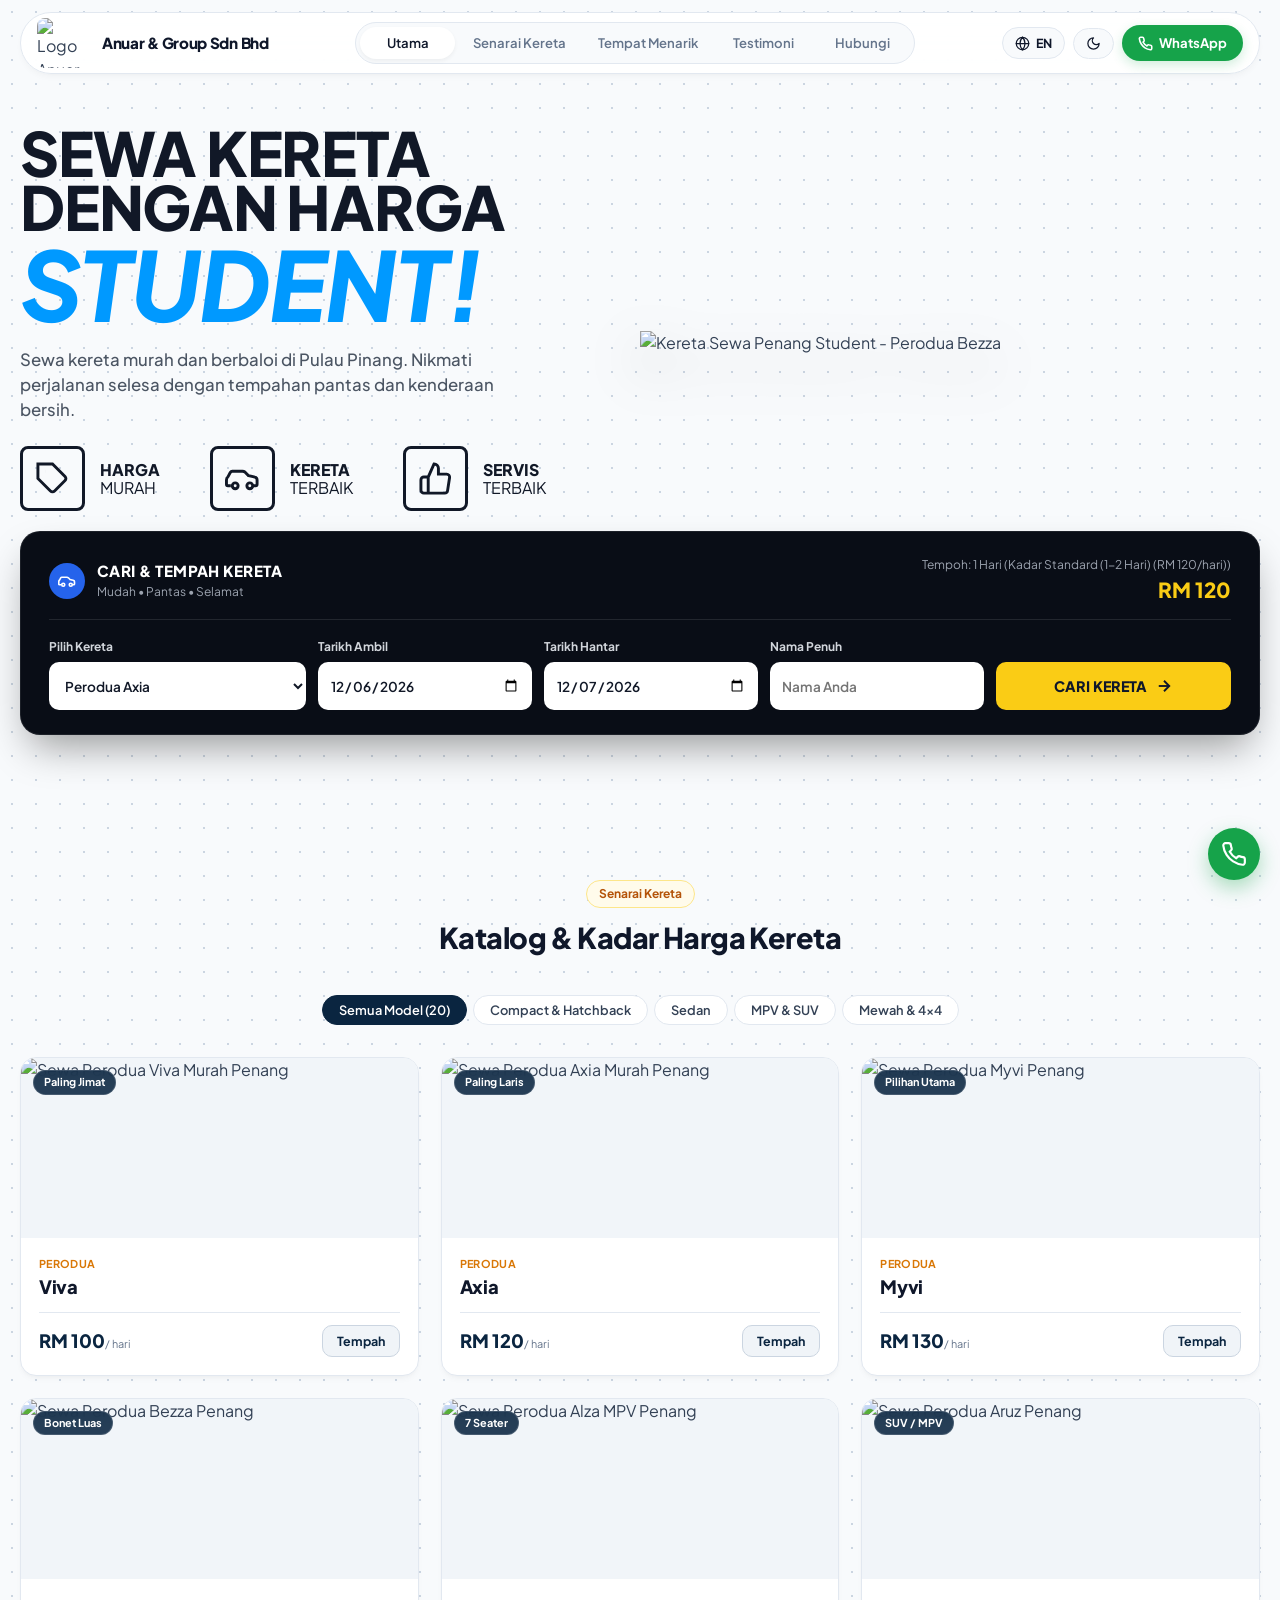
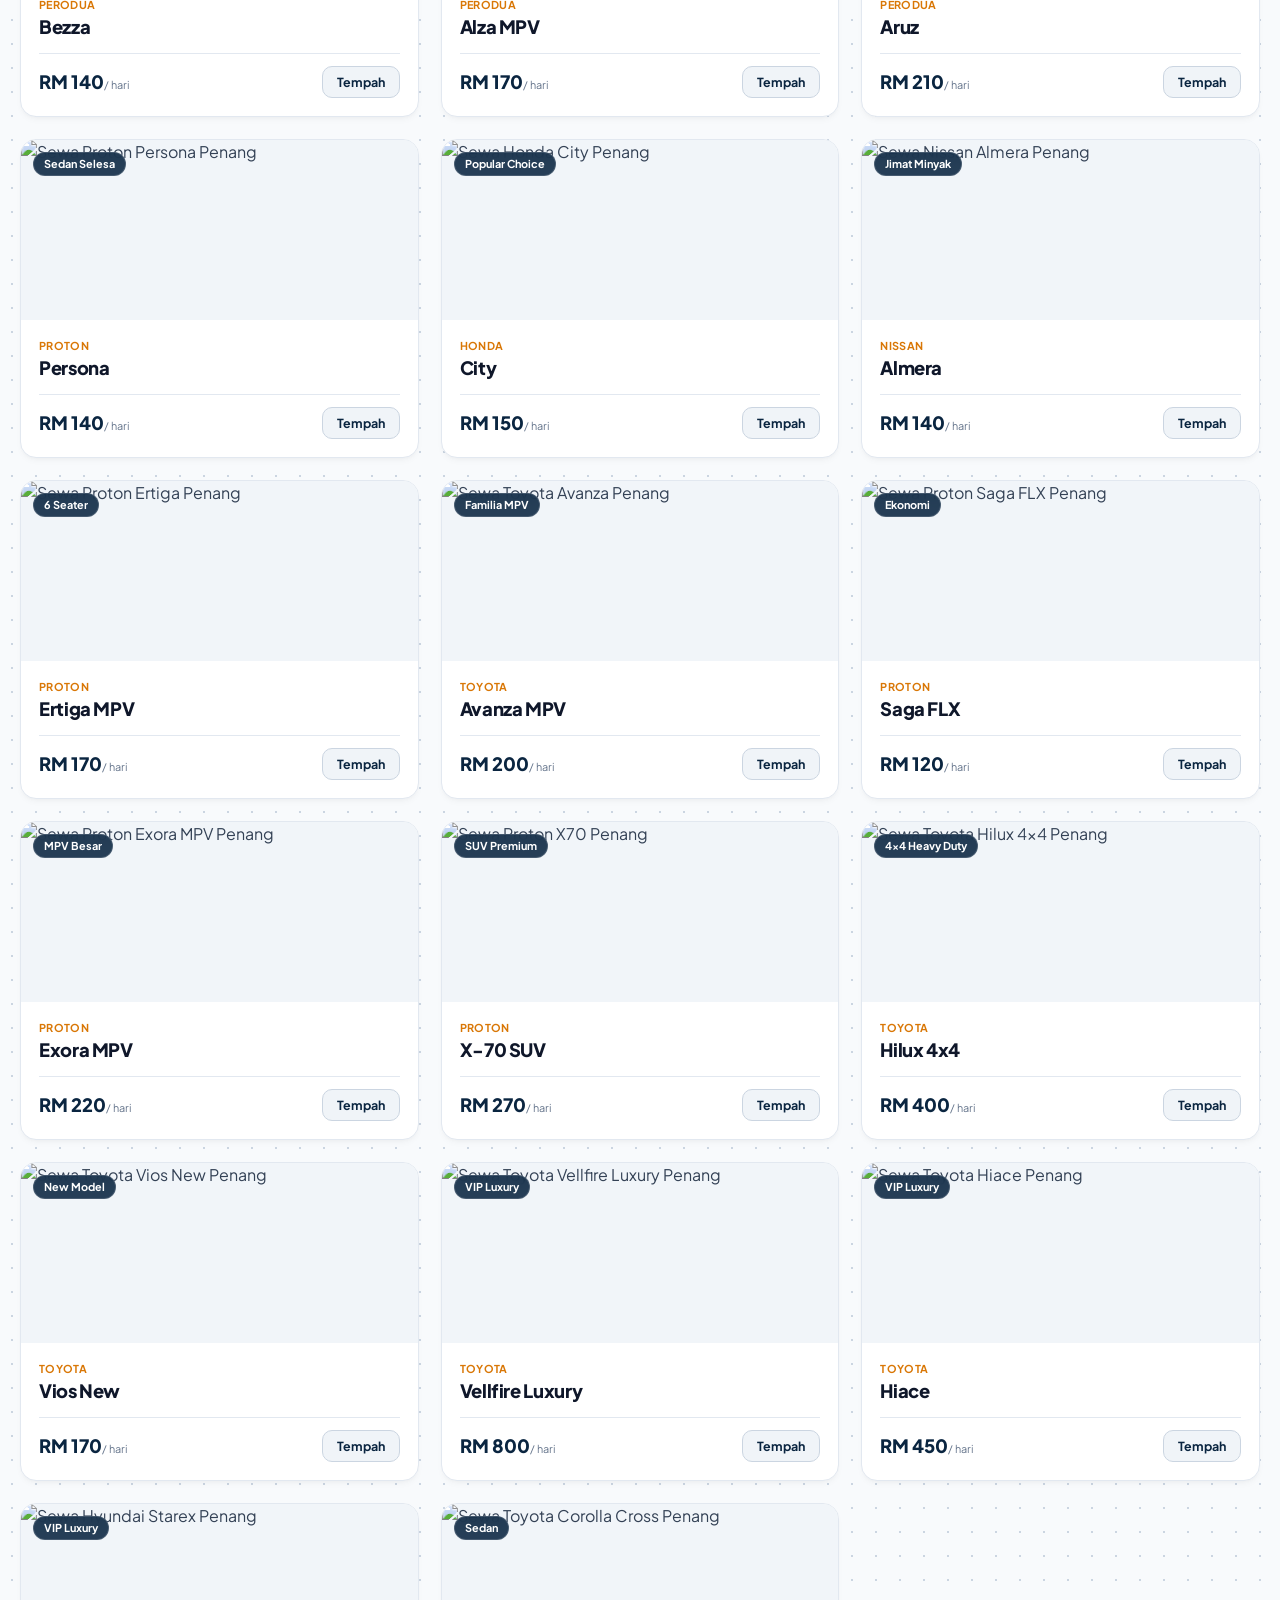
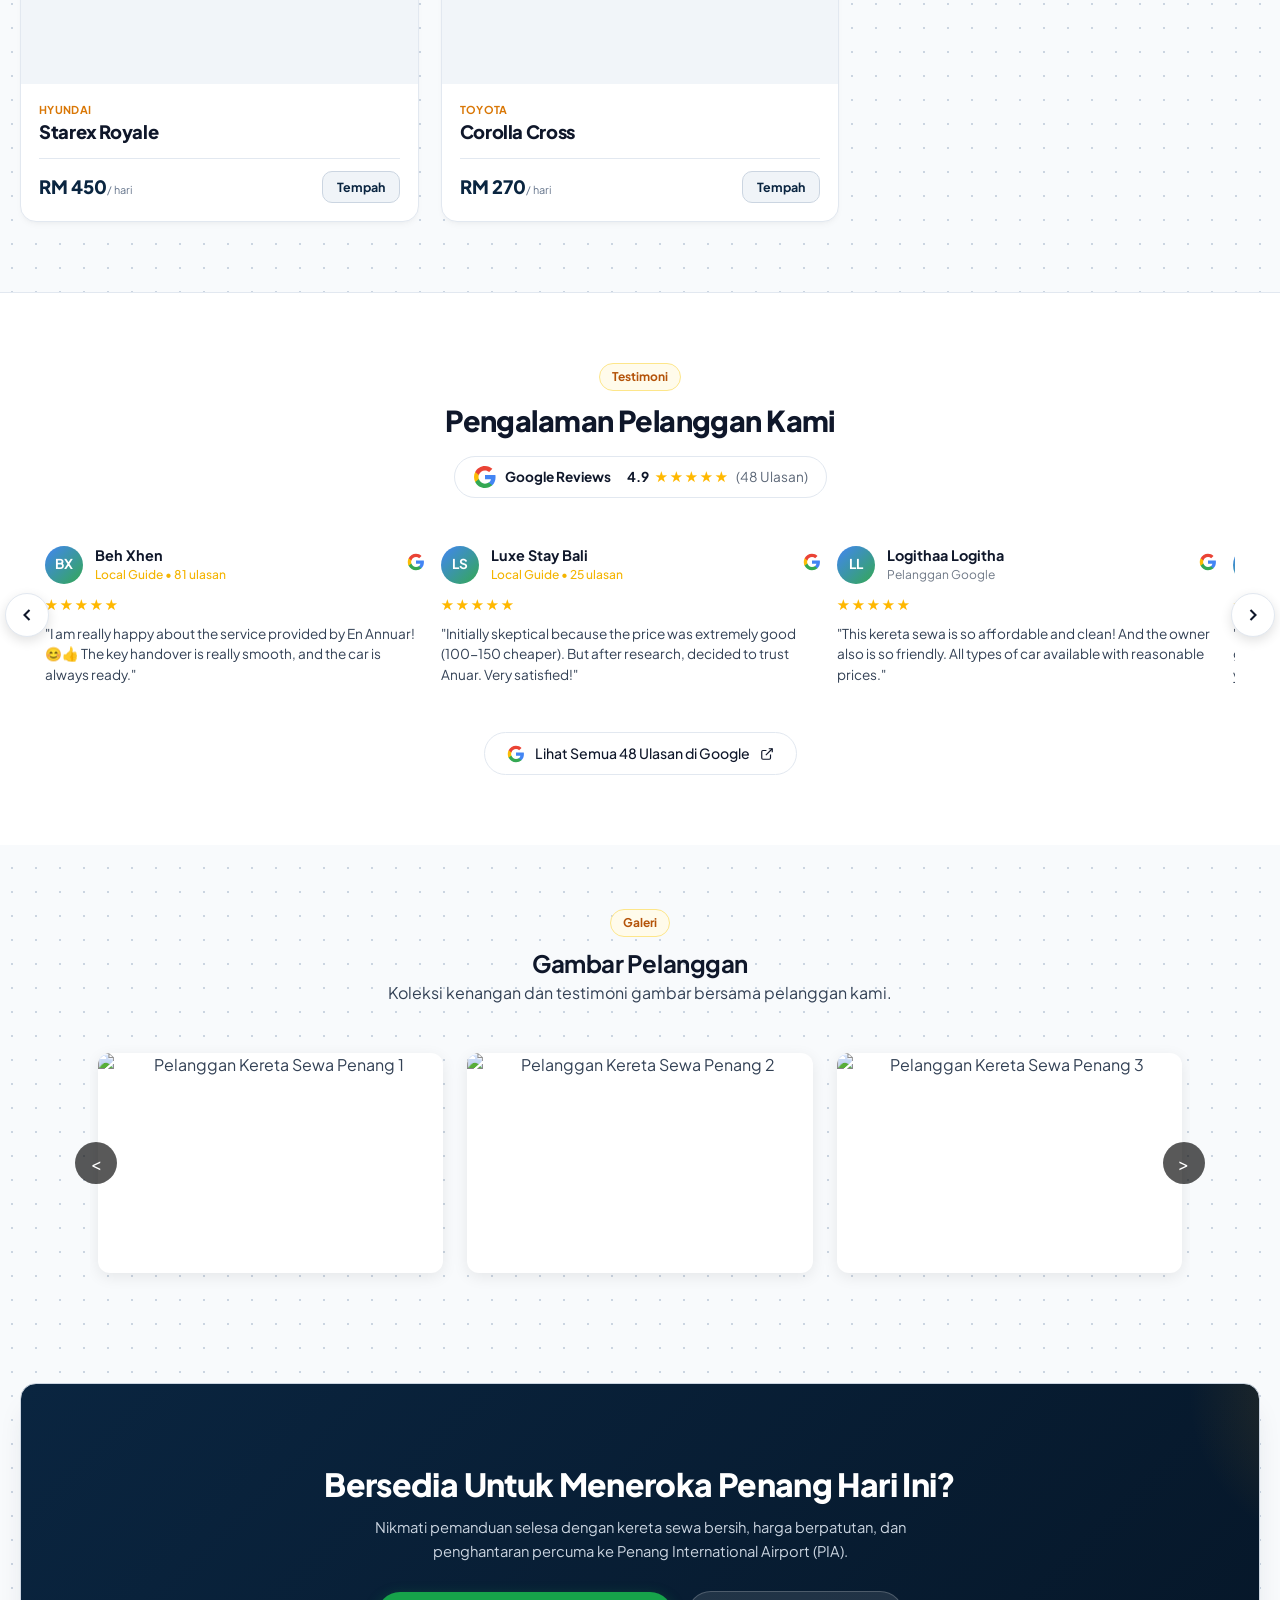
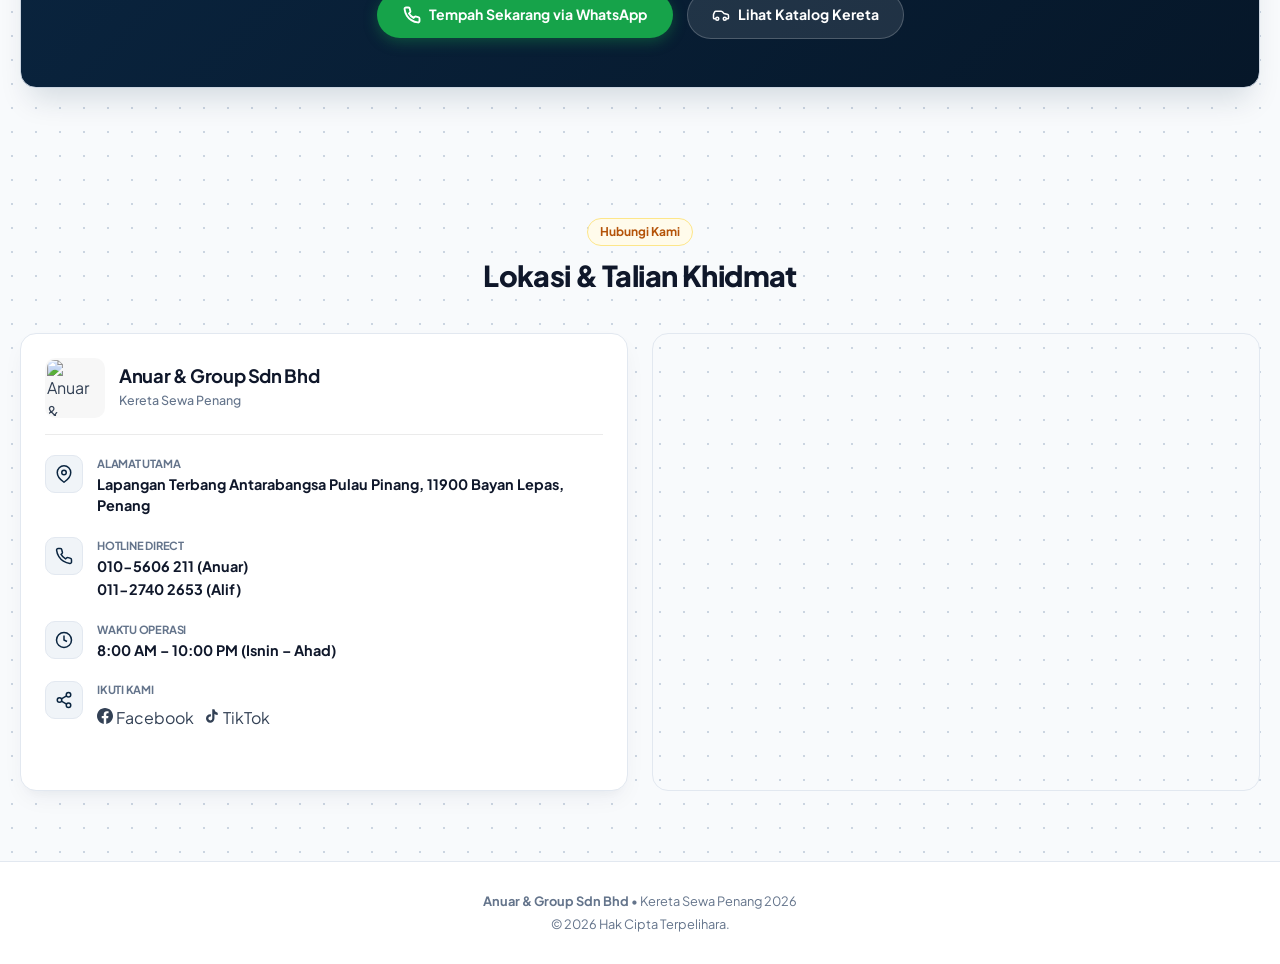
==== index.html @ aaedd1bc "Update index.html 6" ====
<!DOCTYPE html>
<html lang="ms" data-theme="light">
<head>
    <meta charset="UTF-8">
    <meta name="viewport" content="width=device-width, initial-scale=1.0">
    <title>Kereta Sewa Murah Penang</title>
    <meta name="description" content="Perkhidmatan kereta sewa murah di Penang, Pulau Pinang. Pilihan kenderaan MPV, sedan dan compact bajet student dengan servis penghantaran terbaik di Lapangan Terbang Penang (PIA).">
    <meta name="keywords" content="kereta sewa penang, sewa kereta murah penang, kereta sewa bayan lepas, car rental penang airport, anuar & group sdn bhd">
    <link rel="canonical" href="https://www.anuarcarrentalpenang.com/">
    
    <!-- Open Graph / Social Media Meta Tags -->
    <meta property="og:type" content="website">
    <meta property="og:title" content="Anuar & Group Sdn Bhd | Kereta Sewa Penang 2026">
    <meta property="og:description" content="Sewa kereta murah dan berbaloi di Pulau Pinang. Nikmati perjalanan selesa dengan tempahan pantas dan kenderaan bersih.">
    <meta property="og:locale" content="ms_MY">

    <link rel="icon" type="image/png" href="images/logo anuar1.png">
    <!-- Google Fonts: Plus Jakarta Sans -->
    <link rel="preconnect" href="https://fonts.googleapis.com">
    <link rel="preconnect" href="https://fonts.gstatic.com" crossorigin>
    <link href="https://fonts.googleapis.com/css2?family=Plus+Jakarta+Sans:wght@400;500;600;700;800&display=swap" rel="stylesheet">
    <link rel="stylesheet" href="style.css">
<!-- Google tag (gtag.js) -->
<script async src="https://www.googletagmanager.com/gtag/js?id=G-VD9P3FRLN1"></script>
<script>
  window.dataLayer = window.dataLayer || [];
  function gtag(){dataLayer.push(arguments);}
  gtag('js', new Date());

  gtag('config', 'G-VD9P3FRLN1');
</script>
</head>
<body>
<!-- NAVBAR WITH LANGUAGE & THEME TOGGLE -->
    <div class="navbar-wrapper">
        <div class="container">
            <header class="navbar">
                <a href="#" class="brand-logo">
                    <img src="images/logo anuar.png" alt="Logo Anuar & Group Kereta Sewa Penang" class="logo-img">                    
                    <div class="brand-text">
                        <h1>Anuar & Group Sdn Bhd</h1>
                    </div>
                </a>

<nav class="nav-pill-menu" id="navPillMenu">
    <a href="#utama" class="active" data-i18n="nav_home">Utama</a>
    <a href="#fleet" data-i18n="nav_fleet">Senarai Kereta</a>
    <a href="places-to-visit.html" data-i18n="nav_places">Tempat Menarik</a>
    <a href="#testimoni" data-i18n="nav_reviews">Testimoni</a>
    <a href="#lokasi" data-i18n="nav_contact">Hubungi</a>
</nav>

                <div class="nav-actions">
                    <!-- Language Switcher Button -->
                    <button class="btn-control" onclick="toggleLanguage()" id="langBtn" aria-label="Tukar Bahasa">
                        <svg width="15" height="15" viewBox="0 0 24 24" fill="none" stroke="currentColor" stroke-width="2" stroke-linecap="round" stroke-linejoin="round"><circle cx="12" cy="12" r="10"/><path d="M12 2a14.5 14.5 0 0 0 0 20 14.5 14.5 0 0 0 0-20"/><path d="M2 12h20"/></svg>
                        <span id="langText">EN</span>
                    </button>

                    <!-- Theme Switcher Button -->
                    <button class="btn-control" onclick="toggleTheme()" id="themeBtn" aria-label="Tukar Tema Mode">
                        <svg width="15" height="15" viewBox="0 0 24 24" fill="none" stroke="currentColor" stroke-width="2" stroke-linecap="round" stroke-linejoin="round"><path d="M12 3a6 6 0 0 0 9 9 9 9 0 1 1-9-9Z"/></svg>
                    </button>

                    <a href="https://wa.me/60105606211" target="_blank" class="btn-whatsapp-pill" aria-label="Hubungi WhatsApp Anuar">
                        <svg width="15" height="15" viewBox="0 0 24 24" fill="none" stroke="currentColor" stroke-width="2.5"><path d="M22 16.92v3a2 2 0 0 1-2.18 2 19.79 19.79 0 0 1-8.63-3.07 19.5 19.5 0 0 1-6-6 19.79 19.79 0 0 1-3.07-8.67A2 2 0 0 1 4.11 2h3a2 2 0 0 1 2 1.72 12.84 12.84 0 0 0 .7 2.81 2 2 0 0 1-.45 2.11L8.09 9.91a16 16 0 0 0 6 6l1.27-1.27a2 2 0 0 1 2.11-.45 12.84 12.84 0 0 0 2.81.7A2 2 0 0 1 22 16.92z"/></svg>
                        <span data-i18n="nav_whatsapp">WhatsApp</span>
                    </a>

                    <button class="hamburger-btn" id="mobileMenuBtn" aria-label="Buka Menu Navigasi">
                    <span class="bar"></span>
                    <span class="bar"></span>
                    <span class="bar"></span>
                </button>
                </div>
            </header>
        </div>
    </div>

<!-- HERO SECTION -->
<section class="hero-section" id="utama">
    <div class="container hero-container">
        
        <!-- TOP CONTENT GRID -->
        <div class="hero-main-grid">
            
            <!-- Left Content: Headings & Features -->
            <div class="hero-text-content">
                <h2 class="hero-title" data-i18n="hero_title">
                    SEWA KERETA DENGAN HARGA <br>
                    <span class="highlight-blue">STUDENT!</span>
                </h2>
                <p class="hero-subtitle" data-i18n="hero_subtitle">
                    Sewa kereta murah dan berbaloi di Pulau Pinang. Nikmati perjalanan selesa dengan tempahan pantas dan kenderaan bersih.
                </p>

                <!-- 3 Feature Badges -->
                <div class="hero-features-row">
                    <div class="feature-badge">
                        <div class="feature-badge-icon">
                            <svg width="35" height="35" viewBox="0 0 24 24" fill="none" stroke="currentColor" stroke-width="2"><path d="M20.59 13.41l-7.17 7.17a2 2 0 0 1-2.83 0L2 12V2h10l8.59 8.59a2 2 0 0 1 0 2.82z"/><line x1="7" y1="7" x2="7.01" y2="7"/></svg>
                        </div>
                        <div class="feature-badge-text">
                            <strong data-i18n="feat_badge_1_title">HARGA</strong>
                            <span data-i18n="feat_badge_1_sub">MURAH</span>
                        </div>
                    </div>

                    <div class="feature-badge">
                        <div class="feature-badge-icon">
                            <svg width="35" height="35" viewBox="0 0 24 24" fill="none" stroke="currentColor" stroke-width="2"><path d="M19 17h2c.6 0 1-.4 1-1v-3c0-.9-.7-1.7-1.5-1.9C18.7 10.6 16 10 16 10s-1.3-1.4-2.2-2.3c-.5-.4-1.1-.7-1.8-.7H5c-.6 0-1.1.4-1.4.9l-1.5 2.8C1.4 11.2 1 12 1 13v3c0 .6.4 1 1 1h2"/><circle cx="7" cy="17" r="2"/><circle cx="17" cy="17" r="2"/></svg>
                        </div>
                        <div class="feature-badge-text">
                            <strong data-i18n="feat_badge_2_title">KERETA</strong>
                            <span data-i18n="feat_badge_2_sub">TERBAIK</span>
                        </div>
                    </div>

                    <div class="feature-badge">
                        <div class="feature-badge-icon">
                            <svg width="35" height="35" viewBox="0 0 24 24" fill="none" stroke="currentColor" stroke-width="2"><path d="M14 9V5a3 3 0 0 0-3-3l-4 9v11h11.28a2 2 0 0 0 2-1.7l1.38-9a2 2 0 0 0-2-2.3zM7 22H4a2 2 0 0 1-2-2v-7a2 2 0 0 1 2-2h3"/></svg>
                        </div>
                        <div class="feature-badge-text">
                            <strong data-i18n="feat_badge_3_title">SERVIS</strong>
                            <span data-i18n="feat_badge_3_sub">TERBAIK</span>
                        </div>
                    </div>
                </div>
            </div>

            <!-- Right Visual: Floating Car Image -->
            <div class="hero-visual-wrapper">
                <img src="images/bezza.png" alt="Kereta Sewa Penang Student - Perodua Bezza" class="hero-car-img">
            </div>

        </div>

        <!-- BOTTOM FLOATING BOOKING BAR -->
        <div class="floating-booking-bar">
            
            <!-- Bar Header Info -->
            <div class="booking-bar-header">
                <div class="header-left">
                    <div class="icon-circle">
                        <svg width="18" height="18" viewBox="0 0 24 24" fill="none" stroke="currentColor" stroke-width="2.2"><path d="M19 17h2c.6 0 1-.4 1-1v-3c0-.9-.7-1.7-1.5-1.9C18.7 10.6 16 10 16 10s-1.3-1.4-2.2-2.3c-.5-.4-1.1-.7-1.8-.7H5c-.6 0-1.1.4-1.4.9l-1.5 2.8C1.4 11.2 1 12 1 13v3c0 .6.4 1 1 1h2"/><circle cx="7" cy="17" r="2"/><circle cx="17" cy="17" r="2"/></svg>
                    </div>
                    <div>
                        <h3 data-i18n="calc_title">CARI & TEMPAH KERETA</h3>
                        <p data-i18n="calc_subtitle">Mudah • Pantas • Selamat</p>
                    </div>
                </div>

                <!-- Live Price Summary -->
                <div class="header-price-summary">
                    <span class="price-sub-info" id="daysLabel">Tempoh: 1 Hari (<span id="rateTierBadge">Kadar Standard</span>)</span>
                    <div class="price-amount" id="totalPriceDisplay">RM 120</div>
                </div>
            </div>

            <!-- Booking Form -->
            <form id="bookingForm" onsubmit="handleBooking(event)">
                <div class="horizontal-form-grid">
                    
                    <!-- 1. Car Selection -->
                    <div class="form-group-item">
                        <label class="form-label" for="carSelect" data-i18n="lbl_car">Pilih Kereta</label>
<select class="form-control-custom" id="carSelect" onchange="calculatePrice()">
    <option value="Perodua Viva" data-r1="100" data-r3="90" data-r7="80" data-r14="65">Perodua Viva</option>
    <option value="Perodua Axia" data-r1="120" data-r3="110" data-r7="100" data-r14="80" selected>Perodua Axia</option>
    <option value="Perodua Myvi" data-r1="130" data-r3="120" data-r7="110" data-r14="90">Perodua Myvi</option>
    <option value="Perodua Bezza" data-r1="140" data-r3="130" data-r7="120" data-r14="100">Perodua Bezza</option>
    <option value="Perodua Alza (MPV)" data-r1="170" data-r3="160" data-r7="150" data-r14="120">Perodua Alza MPV</option>
    <option value="Perodua Aruz (MPV)" data-r1="210" data-r3="200" data-r7="190" data-r14="170">Perodua Aruz MPV</option>
    <option value="Proton Persona" data-r1="140" data-r3="130" data-r7="120" data-r14="100">Proton Persona</option>
    <option value="Honda City" data-r1="150" data-r3="140" data-r7="130" data-r14="110">Honda City</option>
    <option value="Nissan Almera" data-r1="140" data-r3="130" data-r7="120" data-r14="100">Nissan Almera</option>
    <option value="Proton Ertiga (MPV)" data-r1="170" data-r3="160" data-r7="150" data-r14="130">Proton Ertiga</option>
    <option value="Toyota Avanza (MPV)" data-r1="170" data-r3="160" data-r7="150" data-r14="120">Toyota Avanza</option>
    <option value="Proton Saga (FLX)" data-r1="120" data-r3="110" data-r7="100" data-r14="80">Proton Saga FLX</option>
    <option value="Proton Exora (MPV)" data-r1="220" data-r3="210" data-r7="200" data-r14="190">Proton Exora</option>
    <option value="Proton X-70" data-r1="270" data-r3="260" data-r7="250" data-r14="250">Proton X-70</option>
    <option value="Toyota Hilux (4x4)" data-r1="400" data-r3="380" data-r7="350" data-r14="350">Toyota Hilux 4x4</option>
    <option value="Toyota Vios (New)" data-r1="170" data-r3="160" data-r7="150" data-r14="140">Toyota Vios New</option>
    <option value="Toyota Vellfire" data-r1="800" data-r3="790" data-r7="750" data-r14="750">Toyota Vellfire Luxury</option>
    <option value="Toyota Hiace (4x4)" data-r1="450" data-r3="420" data-r7="380" data-r14="350">Toyota Hiace 11 Seater</option>
    <option value="Toyota Corolla" data-r1="270" data-r3="250" data-r7="230" data-r14="200">Toyota Corolla</option>
    <option value="Hyundai Starex" data-r1="450" data-r3="420" data-r7="380" data-r14="350">Hyundai Starex</option>
    <option value="Proton X-50" data-r1="250" data-r3="230" data-r7="210" data-r14="190">Proton X50</option>
</select>
                    </div>

                    <!-- 2. Start Date -->
                    <div class="form-group-item">
                        <label class="form-label" for="startDate" data-i18n="lbl_start">Tarikh Ambil</label>
                        <input type="date" class="form-control-custom" id="startDate" onchange="calculatePrice()" required>
                    </div>

                    <!-- 3. End Date -->
                    <div class="form-group-item">
                        <label class="form-label" for="endDate" data-i18n="lbl_end">Tarikh Hantar</label>
                        <input type="date" class="form-control-custom" id="endDate" onchange="calculatePrice()" required>
                    </div>

                    <!-- 4. Customer Name -->
                    <div class="form-group-item">
                        <label class="form-label" for="custName" data-i18n="lbl_name">Nama Penuh</label>
                        <input type="text" class="form-control-custom" id="custName" placeholder="Nama Anda" data-i18n-ph="ph_name" required>
                    </div>

                    <!-- 5. Submit CTA Button -->
                    <div class="form-group-item btn-container">
                        <button type="submit" class="btn-yellow-cta">
                            <span data-i18n="btn_submit">CARI KERETA</span>
                            <svg width="18" height="18" viewBox="0 0 24 24" fill="none" stroke="currentColor" stroke-width="2.5"><line x1="5" y1="12" x2="19" y2="12"/><polyline points="12 5 19 12 12 19"/></svg>
                        </button>
                    </div>

                </div>
            </form>

        </div>

    </div>
</section>

    <!-- FLEET CATALOGUE SECTION -->
    <section class="section-padding" id="fleet">
        <div class="container">
            <div class="section-header">
                <span class="section-tag" data-i18n="fleet_tag">Senarai Kereta</span>
                <h2 class="section-title" data-i18n="fleet_title">Katalog & Kadar Harga Kereta</h2>
            </div>

            <div class="fleet-filters">
                <button class="filter-btn active" onclick="filterFleet('all', event)" data-i18n="filter_all">Semua Model (20)</button>
                <button class="filter-btn" onclick="filterFleet('compact', event)" data-i18n="filter_compact">Compact & Hatchback</button>
                <button class="filter-btn" onclick="filterFleet('sedan', event)" data-i18n="filter_sedan">Sedan</button>
                <button class="filter-btn" onclick="filterFleet('mpv', event)" data-i18n="filter_mpv">MPV & SUV</button>
                <button class="filter-btn" onclick="filterFleet('luxury', event)" data-i18n="filter_luxury">Mewah & 4x4</button>
            </div>

            <div class="fleet-grid">
                
                <!-- 1. Perodua Viva -->
                <div class="car-card" data-category="compact">
                    <div class="car-image-container">
                        <span class="car-tag-badge" data-i18n="tag_most_economical">Paling Jimat</span>
                        <img src="images/viva.png" alt="Sewa Perodua Viva Murah Penang">
                    </div>
                    <div class="car-content">
                        <span class="car-brand">Perodua</span>
                        <h3 class="car-name">Viva</h3>
                        <div class="car-footer">
                            <div class="price-display"><span class="price-num">RM 100</span><span class="price-unit" data-i18n="unit_per_day">/ hari</span></div>
                            <button class="btn-select-car" onclick="quickSelectCar('Perodua Viva')" data-i18n="btn_book">Tempah</button>
                        </div>
                    </div>
                </div>

                <!-- 2. Perodua Axia -->
                <div class="car-card" data-category="compact">
                    <div class="car-image-container">
                        <span class="car-tag-badge" data-i18n="tag_best_seller">Paling Laris</span>
                        <img src="images/axia.png" alt="Sewa Perodua Axia Murah Penang">
                    </div>
                    <div class="car-content">
                        <span class="car-brand">Perodua</span>
                        <h3 class="car-name">Axia</h3>
                        <div class="car-footer">
                            <div class="price-display"><span class="price-num">RM 120</span><span class="price-unit" data-i18n="unit_per_day">/ hari</span></div>
                            <button class="btn-select-car" onclick="quickSelectCar('Perodua Axia')" data-i18n="btn_book">Tempah</button>
                        </div>
                    </div>
                </div>

                <!-- 3. Perodua Myvi -->
                <div class="car-card" data-category="compact">
                    <div class="car-image-container">
                        <span class="car-tag-badge" data-i18n="tag_top_choice">Pilihan Utama</span>
                        <img src="images/myvi.png" alt="Sewa Perodua Myvi Penang">
                    </div>
                    <div class="car-content">
                        <span class="car-brand">Perodua</span>
                        <h3 class="car-name">Myvi</h3>
                        <div class="car-footer">
                            <div class="price-display"><span class="price-num">RM 130</span><span class="price-unit" data-i18n="unit_per_day">/ hari</span></div>
                            <button class="btn-select-car" onclick="quickSelectCar('Perodua Myvi')" data-i18n="btn_book">Tempah</button>
                        </div>
                    </div>
                </div>

                <!-- 4. Perodua Bezza -->
                <div class="car-card" data-category="sedan">
                    <div class="car-image-container">
                        <span class="car-tag-badge" data-i18n="tag_spacious_boot">Bonet Luas</span>
                        <img src="images/1.png" alt="Sewa Perodua Bezza Penang">
                    </div>
                    <div class="car-content">
                        <span class="car-brand">Perodua</span>
                        <h3 class="car-name">Bezza</h3>
                        <div class="car-footer">
                            <div class="price-display"><span class="price-num">RM 140</span><span class="price-unit" data-i18n="unit_per_day">/ hari</span></div>
                            <button class="btn-select-car" onclick="quickSelectCar('Perodua Bezza')" data-i18n="btn_book">Tempah</button>
                        </div>
                    </div>
                </div>

                <!-- 5. Perodua Alza (MPV) -->
                <div class="car-card" data-category="mpv">
                    <div class="car-image-container">
                        <span class="car-tag-badge" data-i18n="tag_7_seater">7 Seater</span>
                        <img src="images/alza.png" alt="Sewa Perodua Alza MPV Penang">
                    </div>
                    <div class="car-content">
                        <span class="car-brand">Perodua</span>
                        <h3 class="car-name">Alza MPV</h3>
                        <div class="car-footer">
                            <div class="price-display"><span class="price-num">RM 170</span><span class="price-unit" data-i18n="unit_per_day">/ hari</span></div>
                            <button class="btn-select-car" onclick="quickSelectCar('Perodua Alza (MPV)')" data-i18n="btn_book">Tempah</button>
                        </div>
                    </div>
                </div>

                <!-- 6. Perodua Aruz (MPV) -->
                <div class="car-card" data-category="mpv">
                    <div class="car-image-container">
                        <span class="car-tag-badge" data-i18n="tag_suv_mpv">SUV / MPV</span>
                        <img src="images/aruz.png" alt="Sewa Perodua Aruz Penang">
                    </div>
                    <div class="car-content">
                        <span class="car-brand">Perodua</span>
                        <h3 class="car-name">Aruz</h3>
                        <div class="car-footer">
                            <div class="price-display"><span class="price-num">RM 210</span><span class="price-unit" data-i18n="unit_per_day">/ hari</span></div>
                            <button class="btn-select-car" onclick="quickSelectCar('Perodua Aruz (MPV)')" data-i18n="btn_book">Tempah</button>
                        </div>
                    </div>
                </div>

                <!-- 7. Proton Persona -->
                <div class="car-card" data-category="sedan">
                    <div class="car-image-container">
                        <span class="car-tag-badge" data-i18n="tag_comfortable_sedan">Sedan Selesa</span>
                        <img src="images/persona.png" alt="Sewa Proton Persona Penang">
                    </div>
                    <div class="car-content">
                        <span class="car-brand">Proton</span>
                        <h3 class="car-name">Persona</h3>

                        <div class="car-footer">
                            <div class="price-display"><span class="price-num">RM 140</span><span class="price-unit" data-i18n="unit_per_day">/ hari</span></div>
                            <button class="btn-select-car" onclick="quickSelectCar('Proton Persona')" data-i18n="btn_book">Tempah</button>
                        </div>
                    </div>
                </div>

                <!-- 8. Honda City -->
                <div class="car-card" data-category="sedan">
                    <div class="car-image-container">
                        <span class="car-tag-badge" data-i18n="tag_popular_choice">Popular Choice</span>
                        <img src="images/city.png" alt="Sewa Honda City Penang">
                    </div>
                    <div class="car-content">
                        <span class="car-brand">Honda</span>
                        <h3 class="car-name">City</h3>
                        <div class="car-footer">
                            <div class="price-display"><span class="price-num">RM 150</span><span class="price-unit" data-i18n="unit_per_day">/ hari</span></div>
                            <button class="btn-select-car" onclick="quickSelectCar('Honda City')" data-i18n="btn_book">Tempah</button>
                        </div>
                    </div>
                </div>

                <!-- 9. Nissan Almera -->
                <div class="car-card" data-category="sedan">
                    <div class="car-image-container">
                        <span class="car-tag-badge" data-i18n="tag_fuel_efficient">Jimat Minyak</span>
                        <img src="images/almera.png" alt="Sewa Nissan Almera Penang">
                    </div>
                    <div class="car-content">
                        <span class="car-brand">Nissan</span>
                        <h3 class="car-name">Almera</h3>
                        <div class="car-footer">
                            <div class="price-display"><span class="price-num">RM 140</span><span class="price-unit" data-i18n="unit_per_day">/ hari</span></div>
                            <button class="btn-select-car" onclick="quickSelectCar('Nissan Almera')" data-i18n="btn_book">Tempah</button>
                        </div>
                    </div>
                </div>

                <!-- 10. Proton Ertiga (MPV) -->
                <div class="car-card" data-category="mpv">
                    <div class="car-image-container">
                        <span class="car-tag-badge" data-i18n="tag_6_seater">6 Seater</span>
                        <img src="images/ertiga.png" alt="Sewa Proton Ertiga Penang">
                    </div>
                    <div class="car-content">
                        <span class="car-brand">Proton</span>
                        <h3 class="car-name">Ertiga MPV</h3>
                        <div class="car-footer">
                            <div class="price-display"><span class="price-num">RM 170</span><span class="price-unit" data-i18n="unit_per_day">/ hari</span></div>
                            <button class="btn-select-car" onclick="quickSelectCar('Proton Ertiga (MPV)')" data-i18n="btn_book">Tempah</button>
                        </div>
                    </div>
                </div>

                <!-- 11. Toyota Avanza (MPV) -->
                <div class="car-card" data-category="mpv">
                    <div class="car-image-container">
                        <span class="car-tag-badge" data-i18n="tag_family_mpv">Familia MPV</span>
                        <img src="images/avanza.png" alt="Sewa Toyota Avanza Penang">
                    </div>
                    <div class="car-content">
                        <span class="car-brand">Toyota</span>
                        <h3 class="car-name">Avanza MPV</h3>
                        <div class="car-footer">
                            <div class="price-display"><span class="price-num">RM 200</span><span class="price-unit" data-i18n="unit_per_day">/ hari</span></div>
                            <button class="btn-select-car" onclick="quickSelectCar('Toyota Avanza (MPV)')" data-i18n="btn_book">Tempah</button>
                        </div>
                    </div>
                </div>

                <!-- 12. Proton Saga (FLX) -->
                <div class="car-card" data-category="sedan">
                    <div class="car-image-container">
                        <span class="car-tag-badge" data-i18n="tag_economy">Ekonomi</span>
                        <img src="images/flx.png" alt="Sewa Proton Saga FLX Penang">
                    </div>
                    <div class="car-content">
                        <span class="car-brand">Proton</span>
                        <h3 class="car-name">Saga FLX</h3>
                        <div class="car-footer">
                            <div class="price-display"><span class="price-num">RM 120</span><span class="price-unit" data-i18n="unit_per_day">/ hari</span></div>
                            <button class="btn-select-car" onclick="quickSelectCar('Proton Saga (FLX)')" data-i18n="btn_book">Tempah</button>
                        </div>
                    </div>
                </div>

                <!-- 13. Proton Exora (MPV) -->
                <div class="car-card" data-category="mpv">
                    <div class="car-image-container">
                        <span class="car-tag-badge" data-i18n="tag_large_mpv">MPV Besar</span>
                        <img src="images/exora.png" alt="Sewa Proton Exora MPV Penang">
                    </div>
                    <div class="car-content">
                        <span class="car-brand">Proton</span>
                        <h3 class="car-name">Exora MPV</h3>
                        <div class="car-footer">
                            <div class="price-display"><span class="price-num">RM 220</span><span class="price-unit" data-i18n="unit_per_day">/ hari</span></div>
                            <button class="btn-select-car" onclick="quickSelectCar('Proton Exora (MPV)')" data-i18n="btn_book">Tempah</button>
                        </div>
                    </div>
                </div>

                <!-- 14. Proton X-70 -->
                <div class="car-card" data-category="luxury">
                    <div class="car-image-container">
                        <span class="car-tag-badge" data-i18n="tag_premium_suv">SUV Premium</span>
                        <img src="images/x70.png" alt="Sewa Proton X70 Penang">
                    </div>
                    <div class="car-content">
                        <span class="car-brand">Proton</span>
                        <h3 class="car-name">X-70 SUV</h3>
                       
                        <div class="car-footer">
                            <div class="price-display"><span class="price-num">RM 270</span><span class="price-unit" data-i18n="unit_per_day">/ hari</span></div>
                            <button class="btn-select-car" onclick="quickSelectCar('Proton X-70')" data-i18n="btn_book">Tempah</button>
                        </div>
                    </div>
                </div>

                <!-- 15. Toyota Hilux (4x4) -->
                <div class="car-card" data-category="luxury">
                    <div class="car-image-container">
                        <span class="car-tag-badge" data-i18n="tag_4x4_heavy_duty">4x4 Heavy Duty</span>
                        <img src="images/hilux.png" alt="Sewa Toyota Hilux 4x4 Penang">
                    </div>
                    <div class="car-content">
                        <span class="car-brand">Toyota</span>
                        <h3 class="car-name">Hilux 4x4</h3>
                       
                        <div class="car-footer">
                            <div class="price-display"><span class="price-num">RM 400</span><span class="price-unit" data-i18n="unit_per_day">/ hari</span></div>
                            <button class="btn-select-car" onclick="quickSelectCar('Toyota Hilux (4x4)')" data-i18n="btn_book">Tempah</button>
                        </div>
                    </div>
                </div>

                <!-- 16. Toyota Vios (New) -->
                <div class="car-card" data-category="sedan">
                    <div class="car-image-container">
                        <span class="car-tag-badge" data-i18n="tag_new_model">New Model</span>
                        <img src="images/vios.png" alt="Sewa Toyota Vios New Penang">
                    </div>
                    <div class="car-content">
                        <span class="car-brand">Toyota</span>
                        <h3 class="car-name">Vios New</h3>
                       
                        <div class="car-footer">
                            <div class="price-display"><span class="price-num">RM 170</span><span class="price-unit" data-i18n="unit_per_day">/ hari</span></div>
                            <button class="btn-select-car" onclick="quickSelectCar('Toyota Vios (New)')" data-i18n="btn_book">Tempah</button>
                        </div>
                    </div>
                </div>

                <!-- 17. Toyota Vellfire -->
                <div class="car-card" data-category="luxury">
                    <div class="car-image-container">
                        <span class="car-tag-badge" data-i18n="tag_vip_luxury">VIP Luxury</span>
                        <img src="images/vellfire.png" alt="Sewa Toyota Vellfire Luxury Penang">
                    </div>
                    <div class="car-content">
                        <span class="car-brand">Toyota</span>
                        <h3 class="car-name">Vellfire Luxury</h3>
                       
                        <div class="car-footer">
                            <div class="price-display"><span class="price-num">RM 800</span><span class="price-unit" data-i18n="unit_per_day">/ hari</span></div>
                            <button class="btn-select-car" onclick="quickSelectCar('Toyota Vellfire')" data-i18n="btn_book">Tempah</button>
                        </div>
                    </div>
                </div>

                <!-- 18. Toyota Hiace -->
                <div class="car-card" data-category="luxury">
                    <div class="car-image-container">
                        <span class="car-tag-badge" data-i18n="tag_vip_luxury">VIP Luxury</span>
                        <img src="images/hiace.png" alt="Sewa Toyota Hiace Penang">
                    </div>
                    <div class="car-content">
                        <span class="car-brand">Toyota</span>
                        <h3 class="car-name">Hiace</h3>
                       
                        <div class="car-footer">
                            <div class="price-display"><span class="price-num">RM 450</span><span class="price-unit" data-i18n="unit_per_day">/ hari</span></div>
                            <button class="btn-select-car" onclick="quickSelectCar('Toyota Hiace (4x4)')" data-i18n="btn_book">Tempah</button>
                        </div>
                    </div>
                </div>

                <!-- 19. Starex Royale -->
                <div class="car-card" data-category="luxury">
                    <div class="car-image-container">
                        <span class="car-tag-badge" data-i18n="tag_vip_luxury">VIP Luxury</span>
                        <img src="images/starex.png" alt="Sewa Hyundai Starex Penang">
                    </div>
                    <div class="car-content">
                        <span class="car-brand">Hyundai</span>
                        <h3 class="car-name">Starex Royale</h3>
                       
                        <div class="car-footer">
                            <div class="price-display"><span class="price-num">RM 450</span><span class="price-unit" data-i18n="unit_per_day">/ hari</span></div>
                            <button class="btn-select-car" onclick="quickSelectCar('Hyundai Starex')" data-i18n="btn_book">Tempah</button>
                        </div>
                    </div>
                </div>

                <!-- 20. Toyota Corolla -->
                <div class="car-card" data-category="sedan">
                    <div class="car-image-container">
                        <span class="car-tag-badge" data-i18n="filter_sedan">Sedan</span>
                        <img src="images/corolla.png" alt="Sewa Toyota Corolla Cross Penang">
                    </div>
                    <div class="car-content">
                        <span class="car-brand">Toyota</span>
                        <h3 class="car-name">Corolla Cross</h3>
                       
                        <div class="car-footer">
                            <div class="price-display"><span class="price-num">RM 270</span><span class="price-unit" data-i18n="unit_per_day">/ hari</span></div>
                            <button class="btn-select-car" onclick="quickSelectCar('Toyota Corolla')" data-i18n="btn_book">Tempah</button>
                        </div>
                    </div>
                </div>

            </div>
        </div>
    </section>

<!-- TESTIMONIALS SECTION -->
<section class="section-padding" id="testimoni" style="background: var(--bg-card); border-top: 1px solid var(--border-color);">
    <div class="container">
        
        <!-- HEADER TESTIMONI -->
        <div class="section-header" style="text-align: center; margin-bottom: 32px;">
            <span class="section-tag" data-i18n="reviews_tag">Testimoni</span>
            <h2 class="section-title" data-i18n="reviews_title">Pengalaman Pelanggan Kami</h2>
            
            <!-- GOOGLE RATING BADGE SUMMARY -->
            <div class="google-rating-summary">
                <div class="google-badge-brand">
                    <svg width="24" height="24" viewBox="0 0 24 24">
                        <path fill="#4285F4" d="M22.56 12.25c0-.78-.07-1.53-.2-2.25H12v4.26h5.92c-.26 1.37-1.04 2.53-2.21 3.31v2.77h3.57c2.08-1.92 3.28-4.74 3.28-8.09z"/>
                        <path fill="#34A853" d="M12 23c2.97 0 5.46-.98 7.28-2.66l-3.57-2.77c-.98.66-2.23 1.06-3.71 1.06-2.86 0-5.29-1.93-6.16-4.53H2.18v2.84C3.99 20.53 7.7 23 12 23z"/>
                        <path fill="#FBBC05" d="M5.84 14.09c-.22-.66-.35-1.36-.35-2.09s.13-1.43.35-2.09V7.06H2.18C1.43 8.55 1 10.22 1 12s.43 3.45 1.18 4.94l2.85-2.22.81-.63z"/>
                        <path fill="#EA4335" d="M12 5.38c1.62 0 3.06.56 4.21 1.64l3.15-3.15C17.45 2.09 14.97 1 12 1 7.7 1 3.99 3.47 2.18 7.06l3.66 2.84c.87-2.6 3.3-4.52 6.16-4.52z"/>
                    </svg>
                    <strong>Google Reviews</strong>
                </div>
                <div class="rating-score">
                    <span class="score-num">4.9</span>
                    <div class="stars-gold">
                        ★★★★★
                    </div>
                    <span class="total-reviews" data-i18n="google_total_reviews">(48 Ulasan)</span>
                </div>
            </div>
        </div>

<!-- REVIEWS CAROUSEL CONTAINER -->
<div class="reviews-carousel-wrapper">
    <!-- BUTANG NAVIGASI SLIDER -->
    <button class="slider-btn prev-btn" id="slideLeft" onclick="scrollReviews('left')" aria-label="Previous">
        <svg width="20" height="20" viewBox="0 0 24 24" fill="none" stroke="currentColor" stroke-width="2.5"><polyline points="15 18 9 12 15 6"></polyline></svg>
    </button>
    
    <div class="reviews-grid" id="reviewsSlider">

        <!-- CARD 1: Beh Xhen -->
        <div class="review-card">
            <div class="review-card-header">
                <div class="reviewer-avatar">BX</div>
                <div class="reviewer-details">
                    <strong>Beh Xhen</strong>
                    <span class="local-guide">Local Guide • 81 ulasan</span>
                </div>
                <span class="google-icon-small">
                    <svg width="18" height="18" viewBox="0 0 24 24"><path fill="#4285F4" d="M22.56 12.25c0-.78-.07-1.53-.2-2.25H12v4.26h5.92c-.26 1.37-1.04 2.53-2.21 3.31v2.77h3.57c2.08-1.92 3.28-4.74 3.28-8.09z"/><path fill="#34A853" d="M12 23c2.97 0 5.46-.98 7.28-2.66l-3.57-2.77c-.98.66-2.23 1.06-3.71 1.06-2.86 0-5.29-1.93-6.16-4.53H2.18v2.84C3.99 20.53 7.7 23 12 23z"/><path fill="#FBBC05" d="M5.84 14.09c-.22-.66-.35-1.36-.35-2.09s.13-1.43.35-2.09V7.06H2.18C1.43 8.55 1 10.22 1 12s.43 3.45 1.18 4.94l2.85-2.22.81-.63z"/><path fill="#EA4335" d="M12 5.38c1.62 0 3.06.56 4.21 1.64l3.15-3.15C17.45 2.09 14.97 1 12 1 7.7 1 3.99 3.47 2.18 7.06l3.66 2.84c.87-2.6 3.3-4.52 6.16-4.52z"/></svg>
                </span>
            </div>
            <div class="stars-gold">★★★★★</div>
            <p class="review-content">"I am really happy about the service provided by En Annuar! 😊👍 The key handover is really smooth, and the car is always ready."</p>
        </div>

        <!-- CARD 2: Luxe Stay Bali -->
        <div class="review-card">
            <div class="review-card-header">
                <div class="reviewer-avatar">LS</div>
                <div class="reviewer-details">
                    <strong>Luxe Stay Bali</strong>
                    <span class="local-guide">Local Guide • 25 ulasan</span>
                </div>
                <span class="google-icon-small">
                    <svg width="18" height="18" viewBox="0 0 24 24"><path fill="#4285F4" d="M22.56 12.25c0-.78-.07-1.53-.2-2.25H12v4.26h5.92c-.26 1.37-1.04 2.53-2.21 3.31v2.77h3.57c2.08-1.92 3.28-4.74 3.28-8.09z"/><path fill="#34A853" d="M12 23c2.97 0 5.46-.98 7.28-2.66l-3.57-2.77c-.98.66-2.23 1.06-3.71 1.06-2.86 0-5.29-1.93-6.16-4.53H2.18v2.84C3.99 20.53 7.7 23 12 23z"/><path fill="#FBBC05" d="M5.84 14.09c-.22-.66-.35-1.36-.35-2.09s.13-1.43.35-2.09V7.06H2.18C1.43 8.55 1 10.22 1 12s.43 3.45 1.18 4.94l2.85-2.22.81-.63z"/><path fill="#EA4335" d="M12 5.38c1.62 0 3.06.56 4.21 1.64l3.15-3.15C17.45 2.09 14.97 1 12 1 7.7 1 3.99 3.47 2.18 7.06l3.66 2.84c.87-2.6 3.3-4.52 6.16-4.52z"/></svg>
                </span>
            </div>
            <div class="stars-gold">★★★★★</div>
            <p class="review-content">"Initially skeptical because the price was extremely good (100-150 cheaper). But after research, decided to trust Anuar. Very satisfied!"</p>
        </div>

        <!-- CARD 3: Logithaa Logitha -->
        <div class="review-card">
            <div class="review-card-header">
                <div class="reviewer-avatar">LL</div>
                <div class="reviewer-details">
                    <strong>Logithaa Logitha</strong>
                    <span class="verified-tag">Pelanggan Google</span>
                </div>
                <span class="google-icon-small">
                    <svg width="18" height="18" viewBox="0 0 24 24"><path fill="#4285F4" d="M22.56 12.25c0-.78-.07-1.53-.2-2.25H12v4.26h5.92c-.26 1.37-1.04 2.53-2.21 3.31v2.77h3.57c2.08-1.92 3.28-4.74 3.28-8.09z"/><path fill="#34A853" d="M12 23c2.97 0 5.46-.98 7.28-2.66l-3.57-2.77c-.98.66-2.23 1.06-3.71 1.06-2.86 0-5.29-1.93-6.16-4.53H2.18v2.84C3.99 20.53 7.7 23 12 23z"/><path fill="#FBBC05" d="M5.84 14.09c-.22-.66-.35-1.36-.35-2.09s.13-1.43.35-2.09V7.06H2.18C1.43 8.55 1 10.22 1 12s.43 3.45 1.18 4.94l2.85-2.22.81-.63z"/><path fill="#EA4335" d="M12 5.38c1.62 0 3.06.56 4.21 1.64l3.15-3.15C17.45 2.09 14.97 1 12 1 7.7 1 3.99 3.47 2.18 7.06l3.66 2.84c.87-2.6 3.3-4.52 6.16-4.52z"/></svg>
                </span>
            </div>
            <div class="stars-gold">★★★★★</div>
            <p class="review-content">"This kereta sewa is so affordable and clean! And the owner also is so friendly. All types of car available with reasonable prices."</p>
        </div>

        <!-- CARD 4: CHENG HONG LOW -->
        <div class="review-card">
            <div class="review-card-header">
                <div class="reviewer-avatar">CH</div>
                <div class="reviewer-details">
                    <strong>CHENG HONG LOW</strong>
                    <span class="verified-tag">Pelanggan Google</span>
                </div>
                <span class="google-icon-small">
                    <svg width="18" height="18" viewBox="0 0 24 24"><path fill="#4285F4" d="M22.56 12.25c0-.78-.07-1.53-.2-2.25H12v4.26h5.92c-.26 1.37-1.04 2.53-2.21 3.31v2.77h3.57c2.08-1.92 3.28-4.74 3.28-8.09z"/><path fill="#34A853" d="M12 23c2.97 0 5.46-.98 7.28-2.66l-3.57-2.77c-.98.66-2.23 1.06-3.71 1.06-2.86 0-5.29-1.93-6.16-4.53H2.18v2.84C3.99 20.53 7.7 23 12 23z"/><path fill="#FBBC05" d="M5.84 14.09c-.22-.66-.35-1.36-.35-2.09s.13-1.43.35-2.09V7.06H2.18C1.43 8.55 1 10.22 1 12s.43 3.45 1.18 4.94l2.85-2.22.81-.63z"/><path fill="#EA4335" d="M12 5.38c1.62 0 3.06.56 4.21 1.64l3.15-3.15C17.45 2.09 14.97 1 12 1 7.7 1 3.99 3.47 2.18 7.06l3.66 2.84c.87-2.6 3.3-4.52 6.16-4.52z"/></svg>
                </span>
            </div>
            <div class="stars-gold">★★★★★</div>
            <p class="review-content">"Strongly Recommended. The service and car are both very good. They will contact you in advance and follow up with you closely."</p>
        </div>

        <!-- CARD 5: Mohd Azlan Manogar -->
        <div class="review-card">
            <div class="review-card-header">
                <div class="reviewer-avatar">MA</div>
                <div class="reviewer-details">
                    <strong>Mohd Azlan Manogar</strong>
                    <span class="verified-tag">Pelanggan Google</span>
                </div>
                <span class="google-icon-small">
                    <svg width="18" height="18" viewBox="0 0 24 24"><path fill="#4285F4" d="M22.56 12.25c0-.78-.07-1.53-.2-2.25H12v4.26h5.92c-.26 1.37-1.04 2.53-2.21 3.31v2.77h3.57c2.08-1.92 3.28-4.74 3.28-8.09z"/><path fill="#34A853" d="M12 23c2.97 0 5.46-.98 7.28-2.66l-3.57-2.77c-.98.66-2.23 1.06-3.71 1.06-2.86 0-5.29-1.93-6.16-4.53H2.18v2.84C3.99 20.53 7.7 23 12 23z"/><path fill="#FBBC05" d="M5.84 14.09c-.22-.66-.35-1.36-.35-2.09s.13-1.43.35-2.09V7.06H2.18C1.43 8.55 1 10.22 1 12s.43 3.45 1.18 4.94l2.85-2.22.81-.63z"/><path fill="#EA4335" d="M12 5.38c1.62 0 3.06.56 4.21 1.64l3.15-3.15C17.45 2.09 14.97 1 12 1 7.7 1 3.99 3.47 2.18 7.06l3.66 2.84c.87-2.6 3.3-4.52 6.16-4.52z"/></svg>
                </span>
            </div>
            <div class="stars-gold">★★★★★</div>
            <p class="review-content">"It Has a great value for this rental car. Car in good condition and recommended to experience the rental. All staff friendly."</p>
        </div>

        <!-- CARD 6: Nur Yasmin Abdullah -->
        <div class="review-card">
            <div class="review-card-header">
                <div class="reviewer-avatar">NY</div>
                <div class="reviewer-details">
                    <strong>Nur Yasmin Abdullah</strong>
                    <span class="verified-tag">Pelanggan Google</span>
                </div>
                <span class="google-icon-small">
                    <svg width="18" height="18" viewBox="0 0 24 24"><path fill="#4285F4" d="M22.56 12.25c0-.78-.07-1.53-.2-2.25H12v4.26h5.92c-.26 1.37-1.04 2.53-2.21 3.31v2.77h3.57c2.08-1.92 3.28-4.74 3.28-8.09z"/><path fill="#34A853" d="M12 23c2.97 0 5.46-.98 7.28-2.66l-3.57-2.77c-.98.66-2.23 1.06-3.71 1.06-2.86 0-5.29-1.93-6.16-4.53H2.18v2.84C3.99 20.53 7.7 23 12 23z"/><path fill="#FBBC05" d="M5.84 14.09c-.22-.66-.35-1.36-.35-2.09s.13-1.43.35-2.09V7.06H2.18C1.43 8.55 1 10.22 1 12s.43 3.45 1.18 4.94l2.85-2.22.81-.63z"/><path fill="#EA4335" d="M12 5.38c1.62 0 3.06.56 4.21 1.64l3.15-3.15C17.45 2.09 14.97 1 12 1 7.7 1 3.99 3.47 2.18 7.06l3.66 2.84c.87-2.6 3.3-4.52 6.16-4.52z"/></svg>
                </span>
            </div>
            <div class="stars-gold">★★★★★</div>
            <p class="review-content">"Highly recommended.. owner friendly and sng nk deal.. the best car rental in penang."</p>
        </div>

    </div>

<button class="slider-btn next-btn" id="slideRight" onclick="scrollReviews('right')" aria-label="Next">
        <svg width="20" height="20" viewBox="0 0 24 24" fill="none" stroke="currentColor" stroke-width="2.5"><polyline points="9 18 15 12 9 6"></polyline></svg>
    </button>
</div>

        <!-- BUTTON LIHAT LAGI DI GOOGLE -->
        <div class="reviews-footer" style="text-align: center; margin-top: 32px;">
            <a href="https://www.google.com/maps/place/Kereta+Sewa+Murah+Penang/@5.3216318,100.288706,17z/data=!4m8!3m7!1s0x304ac1d5d14b3a0d:0x75e73e286f671208!8m2!3d5.3216318!4d100.288706!9m1!1b1!16s%2Fg%2F11k9lbzh5_?authuser=0&hl=en&entry=ttu&g_ep=EgoyMDI2MDcyNi4wIKXMDSoASAFQAw%3D%3D" target="_blank" rel="noopener noreferrer" class="btn-google-reviews">
                <svg width="18" height="18" viewBox="0 0 24 24">
                    <path fill="#4285F4" d="M22.56 12.25c0-.78-.07-1.53-.2-2.25H12v4.26h5.92c-.26 1.37-1.04 2.53-2.21 3.31v2.77h3.57c2.08-1.92 3.28-4.74 3.28-8.09z"/>
                    <path fill="#34A853" d="M12 23c2.97 0 5.46-.98 7.28-2.66l-3.57-2.77c-.98.66-2.23 1.06-3.71 1.06-2.86 0-5.29-1.93-6.16-4.53H2.18v2.84C3.99 20.53 7.7 23 12 23z"/>
                    <path fill="#FBBC05" d="M5.84 14.09c-.22-.66-.35-1.36-.35-2.09s.13-1.43.35-2.09V7.06H2.18C1.43 8.55 1 10.22 1 12s.43 3.45 1.18 4.94l2.85-2.22.81-.63z"/>
                    <path fill="#EA4335" d="M12 5.38c1.62 0 3.06.56 4.21 1.64l3.15-3.15C17.45 2.09 14.97 1 12 1 7.7 1 3.99 3.47 2.18 7.06l3.66 2.84c.87-2.6 3.3-4.52 6.16-4.52z"/>
                </svg>
                <span data-i18n="btn_google_reviews">Lihat Semua 48 Ulasan di Google</span>
                <svg width="14" height="14" viewBox="0 0 24 24" fill="none" stroke="currentColor" stroke-width="2"><path d="M18 13v6a2 2 0 0 1-2 2H5a2 2 0 0 1-2-2V8a2 2 0 0 1 2-2h6"></path><polyline points="15 3 21 3 21 9"></polyline><line x1="10" y1="14" x2="21" y2="3"></line></svg>
            </a>
        </div>

    </div>
</section>

<!-- Section Gambar Pelanggan -->
<section id="image" class="customer-gallery-section">
  <div class="gallery-container">
                <span class="section-tag" data-i18n="gallery_tag">Galeri</span>
    <h2 data-i18n="image_title">Gambar Pelanggan</h2>
    <p data-i18n="image_subtitle">Koleksi kenangan dan testimoni gambar bersama pelanggan kami.</p>

    <div class="carousel-wrapper">
      <button class="carousel-btn prev-btn" id="galleryPrevBtn" aria-label="Previous">&lt;</button>

      <div class="carousel-track" id="galleryTrack">
        <!-- Kad Gambar 1 -->
        <div class="carousel-card">
          <img src="images/s1.jpg" alt="Pelanggan Kereta Sewa Penang 1">
        </div>

        <!-- Kad Gambar 2 -->
        <div class="carousel-card">
          <img src="images/s2.jpg" alt="Pelanggan Kereta Sewa Penang 2">
        </div>

        <!-- Kad Gambar 3 -->
        <div class="carousel-card">
          <img src="images/s3.jpg" alt="Pelanggan Kereta Sewa Penang 3">
        </div>

        <!-- Kad Gambar 4 -->
        <div class="carousel-card">
          <img src="images/s4.jpg" alt="Pelanggan Kereta Sewa Penang 4">
        </div>

                <!-- Kad Gambar 5 -->
        <div class="carousel-card">
          <img src="images/s5.jpg" alt="Pelanggan Kereta Sewa Penang 5">
        </div>

                <!-- Kad Gambar 6 -->
        <div class="carousel-card">
          <img src="images/s6.jpg" alt="Pelanggan Kereta Sewa Penang 6">
        </div>

                <!-- Kad Gambar 7 -->
        <div class="carousel-card">
          <img src="images/s7.jpg" alt="Pelanggan Kereta Sewa Penang 7">
        </div>

                <!-- Kad Gambar 8 -->
        <div class="carousel-card">
          <img src="images/s8.jpg" alt="Pelanggan Kereta Sewa Penang 8">
        </div>

                <!-- Kad Gambar 9 -->
        <div class="carousel-card">
          <img src="images/s9.jpg" alt="Pelanggan Kereta Sewa Penang 9">
        </div>

      </div>

      <button class="carousel-btn next-btn" id="galleryNextBtn" aria-label="Next">&gt;</button>
    </div>
  </div>
</section>

<!-- CTA BANNER SECTION -->
<section class="cta-banner-section">
    <div class="container">
        <div class="cta-card">
            <div class="cta-badge">
            </div>
            <h2 class="cta-title" data-i18n="cta_title">Bersedia Untuk Meneroka Penang Hari Ini?</h2>
            <p class="cta-description" data-i18n="cta_desc">
                Nikmati pemanduan selesa dengan kereta sewa bersih, harga berpatutan, dan penghantaran percuma ke Penang International Airport (PIA).
            </p>
            <div class="cta-actions">
                <a href="https://wa.me/60105606211?text=Salam%20Anuar,%20saya%20nak%20tempah%20kereta%20sewa" target="_blank" class="btn-cta-whatsapp" aria-label="Tempah Kereta Sewa via WhatsApp">
                    <svg width="18" height="18" viewBox="0 0 24 24" fill="none" stroke="currentColor" stroke-width="2.5"><path d="M22 16.92v3a2 2 0 0 1-2.18 2 19.79 19.79 0 0 1-8.63-3.07 19.5 19.5 0 0 1-6-6 19.79 19.79 0 0 1-3.07-8.67A2 2 0 0 1 4.11 2h3a2 2 0 0 1 2 1.72 12.84 12.84 0 0 0 .7 2.81 2 2 0 0 1-.45 2.11L8.09 9.91a16 16 0 0 0 6 6l1.27-1.27a2 2 0 0 1 2.11-.45 12.84 12.84 0 0 0 2.81.7A2 2 0 0 1 22 16.92z"/></svg>
                    <span data-i18n="cta_btn_wa">Tempah Sekarang via WhatsApp</span>
                </a>
                <a href="#fleet" class="btn-cta-secondary">
                    <svg width="18" height="18" viewBox="0 0 24 24" fill="none" stroke="currentColor" stroke-width="2"><path d="M19 17h2c.6 0 1-.4 1-1v-3c0-.9-.7-1.7-1.5-1.9C18.7 10.6 16 10 16 10s-1.3-1.4-2.2-2.3c-.5-.4-1.1-.7-1.8-.7H5c-.6 0-1.1.4-1.4.9l-1.4 2.9A3.7 3.7 0 0 0 2 12v4c0 .6.4 1 1 1h2"/><circle cx="7" cy="17" r="2"/><circle cx="17" cy="17" r="2"/></svg>
                    <span data-i18n="cta_btn_fleet">Lihat Katalog Kereta</span>
                </a>
            </div>
        </div>
    </div>
</section>

  <!-- CONTACT & MAP -->
<section class="section-padding" id="lokasi">
    <div class="container">
        <div class="section-header">
            <span class="section-tag" data-i18n="contact_tag">Hubungi Kami</span>
            <h2 class="section-title" data-i18n="contact_title">Lokasi & Talian Khidmat</h2>
        </div>

        <div class="contact-grid">
            <div class="contact-card">
                
                <!-- BRANDING HEADER (LOGO & NAMA SYARIKAT) -->
                <div class="brand-header" style="display: flex; align-items: center; gap: 14px; margin-bottom: 20px; padding-bottom: 16px; border-bottom: 1px solid rgba(0, 0, 0, 0.08);">
                    <img src="images/logo anuar.png" alt="Anuar & Group Sdn Bhd Logo" style="width: 60px; height: 60px; border-radius: 10px; object-fit: contain; background: rgba(0,0,0,0.03); padding: 2px;">
                    <div>
                        <h4 style="margin: 0; font-size: 1.15rem; font-weight: 700; color: var(--text-heading); line-height: 1.2;">Anuar & Group Sdn Bhd</h4>
                        <span data-i18n="footer_brand" style="font-size: 0.78rem; color: var(--text-muted); font-weight: 500;">Kereta Sewa Penang</span>
                    </div>
                </div>

                <!-- ALAMAT UTAMA -->
                <div class="info-row">
                    <div class="info-icon">
                        <svg width="18" height="18" viewBox="0 0 24 24" fill="none" stroke="currentColor" stroke-width="2"><path d="M21 10c0 7-9 13-9 13s-9-6-9-13a9 9 0 0 1 18 0z"/><circle cx="12" cy="10" r="3"/></svg>
                    </div>
                    <div>
                        <h5 style="color: var(--text-muted); font-size: 0.7rem; text-transform: uppercase;" data-i18n="addr_title">Alamat Utama</h5>
                        <p style="font-weight: 700; color: var(--text-heading); font-size: 0.9rem; margin-top: 2px;" data-i18n="addr_detail">Lapangan Terbang Antarabangsa Pulau Pinang, 11900 Bayan Lepas, Penang</p>
                    </div>
                </div>

                <!-- HOTLINE DIRECT -->
                <div class="info-row">
                    <div class="info-icon">
                        <svg width="18" height="18" viewBox="0 0 24 24" fill="none" stroke="currentColor" stroke-width="2"><path d="M22 16.92v3a2 2 0 0 1-2.18 2 19.79 19.79 0 0 1-8.63-3.07 19.5 19.5 0 0 1-6-6 19.79 19.79 0 0 1-3.07-8.67A2 2 0 0 1 4.11 2h3a2 2 0 0 1 2 1.72 12.84 12.84 0 0 0 .7 2.81 2 2 0 0 1-.45 2.11L8.09 9.91a16 16 0 0 0 6 6l1.27-1.27a2 2 0 0 1 2.11-.45 12.84 12.84 0 0 0 2.81.7A2 2 0 0 1 22 16.92z"/></svg>
                    </div>
                    <div>
                        <h5 style="color: var(--text-muted); font-size: 0.7rem; text-transform: uppercase;" data-i18n="phone_title">Hotline Direct</h5>
                        <p style="font-weight: 700; color: var(--text-heading); font-size: 0.9rem; margin-top: 2px;">010-5606 211 (Anuar)</p>
                        <p style="font-weight: 700; color: var(--text-heading); font-size: 0.9rem; margin-top: 2px;">011-2740 2653 (Alif)</p>
                    </div>
                </div>

                <!-- WAKTU OPERASI -->
                <div class="info-row">
                    <div class="info-icon">
                        <svg width="18" height="18" viewBox="0 0 24 24" fill="none" stroke="currentColor" stroke-width="2"><circle cx="12" cy="12" r="10"/><polyline points="12 6 12 12 16 14"/></svg>
                    </div>
                    <div>
                        <h5 style="color: var(--text-muted); font-size: 0.7rem; text-transform: uppercase;" data-i18n="hours_title">Waktu Operasi</h5>
                        <p style="font-weight: 700; color: var(--text-heading); font-size: 0.9rem; margin-top: 2px;" data-i18n="hours_detail">8:00 AM – 10:00 PM (Isnin – Ahad)</p>
                    </div>
                </div>

                <!-- MEDIA SOSIAL -->
                <div class="info-row">
                    <div class="info-icon">
                        <svg width="18" height="18" viewBox="0 0 24 24" fill="none" stroke="currentColor" stroke-width="2"><circle cx="18" cy="5" r="3"/><circle cx="6" cy="12" r="3"/><circle cx="18" cy="19" r="3"/><line x1="8.59" y1="13.51" x2="15.42" y2="17.49"/><line x1="15.41" y1="6.51" x2="8.59" y2="10.49"/></svg>
                    </div>
                    <div>
                        <h5 style="color: var(--text-muted); font-size: 0.7rem; text-transform: uppercase;" data-i18n="social_title">Ikuti Kami</h5>
                        <div class="social-links-container" style="display: flex; gap: 10px; margin-top: 8px; flex-wrap: wrap;">
                            <!-- Facebook -->
                            <a href="https://www.facebook.com/share/1SuZ5g3UVP/" target="_blank" rel="noopener noreferrer" class="social-badge fb-badge" aria-label="Facebook Anuar & Group">
                                <svg width="16" height="16" viewBox="0 0 24 24" fill="currentColor"><path d="M24 12.073c0-6.627-5.373-12-12-12s-12 5.373-12 12c0 5.99 4.388 10.954 10.125 11.854v-8.385H7.078v-3.47h3.047V9.43c0-3.007 1.792-4.669 4.533-4.669 1.312 0 2.686.235 2.686.235v2.953H15.83c-1.491 0-1.956.925-1.956 1.874v2.25h3.328l-.532 3.47h-2.796v8.385C19.612 23.027 24 18.062 24 12.073z"/></svg>
                                <span>Facebook</span>
                            </a>

                            <!-- TikTok -->
                            <a href="https://www.tiktok.com/@keretasewamurahpenang?_r=1&_t=ZS-98STW8eo3Em" target="_blank" rel="noopener noreferrer" class="social-badge tt-badge" aria-label="TikTok Anuar & Group">
                                <svg width="16" height="16" viewBox="0 0 24 24" fill="currentColor"><path d="M19.59 6.69a4.83 4.83 0 0 1-3.77-4.25V2h-3.45v13.67a2.89 2.89 0 0 1-5.2 1.74 2.89 2.89 0 0 1 2.31-4.64 2.93 2.93 0 0 1 .88.13V9.4a6.84 6.84 0 0 0-1-.05A6.33 6.33 0 0 0 3 15.68 6.34 6.34 0 0 0 9.34 22a6.33 6.33 0 0 0 6.33-6.33V9.05a8.16 8.16 0 0 0 4.92 1.62V7.22a4.85 4.85 0 0 1-1-.53z"/></svg>
                                <span>TikTok</span>
                            </a>
                        </div>
                    </div>
                </div>

            </div>

            <div class="map-frame">
            <iframe src="https://www.google.com/maps/embed?pb=!1m18!1m12!1m3!1d3972.786393490936!2d100.27259067409156!3d5.295995136211335!2m3!1f0!2f0!3f0!3m2!1i1024!2i768!4f13.1!3m3!1m2!1s0x304abfe401d26e6f%3A0x2b3bdd6c4b3d8a52!2sPenang%20International%20Airport!5e0!3m2!1sen!2smy!4v1785842161525!5m2!1sen!2smy" width="600" height="450" style="border:0;" allowfullscreen="" loading="lazy" referrerpolicy="strict-origin-when-cross-origin" title="Lokasi Kereta Sewa Penang International Airport"></iframe>            </div>
        </div>
    </div>
</section>

    <!-- FOOTER -->
    <footer>
        <div class="container">
            <p><strong>Anuar & Group Sdn Bhd</strong> • <span data-i18n="footer_tagline">Kereta Sewa Penang 2026</span></p>
            <p style="margin-top: 4px;" data-i18n="footer_rights">&copy; 2026 Hak Cipta Terpelihara.</p>
        </div>
    </footer>

    <!-- FLOATING WHATSAPP -->
    <a href="https://wa.me/60105606211?text=Salam%20Anuar,%20saya%20nak%20sewa%20kereta" target="_blank" class="floating-whatsapp" aria-label="WhatsApp Anuar">
        <svg width="26" height="26" viewBox="0 0 24 24" fill="none" stroke="currentColor" stroke-width="2"><path d="M22 16.92v3a2 2 0 0 1-2.18 2 19.79 19.79 0 0 1-8.63-3.07 19.5 19.5 0 0 1-6-6 19.79 19.79 0 0 1-3.07-8.67A2 2 0 0 1 4.11 2h3a2 2 0 0 1 2 1.72 12.84 12.84 0 0 0 .7 2.81 2 2 0 0 1-.45 2.11L8.09 9.91a16 16 0 0 0 6 6l1.27-1.27a2 2 0 0 1 2.11-.45 12.84 12.84 0 0 0 2.81.7A2 2 0 0 1 22 16.92z"/></svg>
    </a>

        <script src="script.js"></script>

</body>
</html>
---- style.css ----
/* ==========================================================================
           1. MODERN DESIGN SYSTEM (DARK BLUE + GOLD ACCENT + DARK MODE)
           ========================================================================== */
        :root {
            /* Light Theme Palette */
            --bg-main: #f8fafc;
            --bg-card: #ffffff;
            --bg-input: #f1f5f9;
            --bg-card-subtle: #f8fafc;
            
            --border-color: #e2e8f0;
            --border-hover: #cbd5e1;
            
            --text-heading: #0f172a;
            --text-body: #334155;
            --text-muted: #64748b;
            
            /* Primary Colors: Executive Dark Blue & Gold/Amber */
            --brand-blue: #0a2540;
            --brand-blue-hover: #061729;
            --brand-blue-light: #f0f4f8;
            --brand-blue-border: #cbd5e1;
            
            --brand-yellow: #f59e0b;
            --brand-yellow-hover: #d97706;
            --brand-yellow-bg: #fffbeb;
            --brand-yellow-border: #fde68a;
            --brand-yellow-text: #b45309;
            
            --whatsapp-emerald: #16a34a;
            --whatsapp-hover: #15803d;
            
            /* Premium Dot Texture Background */
            --bg-pattern: radial-gradient(#cbd5e1 1.2px, transparent 1.2px);
            
            /* Shadows */
            --shadow-subtle: 0 4px 6px -1px rgba(0, 0, 0, 0.03), 0 2px 4px -2px rgba(0, 0, 0, 0.03);
            --shadow-card: 0 10px 25px -5px rgba(10, 37, 64, 0.06), 0 8px 10px -6px rgba(10, 37, 64, 0.03);
            --shadow-floating: 0 20px 30px -10px rgba(10, 37, 64, 0.15);
            
            --radius-input: 10px;
            --radius-card: 16px;
            --radius-pill: 9999px;
            
            --font-main: 'Plus Jakarta Sans', -apple-system, BlinkMacSystemFont, sans-serif;
            --transition: all 0.25s cubic-bezier(0.4, 0, 0.2, 1);
        }

        /* Dark Mode Overrides */
        [data-theme="dark"] {
            --bg-main: #070d19;
            --bg-card: #0f172a;
            --bg-input: #1e293b;
            --bg-card-subtle: #131d31;
            
            --border-color: #1e293b;
            --border-hover: #334155;
            
            --text-heading: #f8fafc;
            --text-body: #cbd5e1;
            --text-muted: #94a3b8;
            
            --brand-blue: #1e3a8a;
            --brand-blue-hover: #172554;
            --brand-blue-light: #172554;
            --brand-blue-border: #1e40af;
            
            --brand-yellow: #fbbf24;
            --brand-yellow-bg: #2d2415;
            --brand-yellow-border: #78350f;
            --brand-yellow-text: #fef08a;
            
            --bg-pattern: radial-gradient(#1e293b 1.2px, transparent 1.2px);
            --shadow-card: 0 10px 25px -5px rgba(0, 0, 0, 0.4);
        }

        /* Base Reset */
        * {
            margin: 0;
            padding: 0;
            box-sizing: border-box;
            font-family: var(--font-main);
            scroll-behavior: smooth;
        }

        body {
            background-color: var(--bg-main);
            background-image: var(--bg-pattern);
            background-size: 24px 24px;
            color: var(--text-body);
            line-height: 1.5;
            overflow-x: hidden;
            -webkit-font-smoothing: antialiased;
            transition: background-color 0.3s, color 0.3s;
        }

        h1, h2, h3, h4, h5, h6 {
            color: var(--text-heading);
            letter-spacing: -0.02em;
        }

        a {
            text-decoration: none;
            color: inherit;
        }

        .container {
            max-width: 1280px;
            margin: 0 auto;
            padding: 0 20px;
        }

        /* ==========================================================================
           2. NAVBAR WITH TOGGLE CONTROLS
           ========================================================================== */
        .navbar-wrapper {
            position: fixed;
            top: 12px;
            left: 0;
            width: 100%;
            z-index: 1000;
        }

        .navbar {
            background: rgba(255, 255, 255, 0.88);
            backdrop-filter: blur(12px);
            -webkit-backdrop-filter: blur(12px);
            border: 1px solid var(--border-color);
            border-radius: var(--radius-pill);
            box-shadow: var(--shadow-subtle);
            height: 62px;
            display: flex;
            align-items: center;
            justify-content: space-between;
            padding: 0 16px;
            transition: background 0.3s, border-color 0.3s;
        }

        [data-theme="dark"] .navbar {
            background: rgba(15, 23, 42, 0.88);
        }
.logo-img {
    width: 50px;          /* Saiz lebar logo */
    height: 50px;         /* Saiz tinggi logo */
    object-fit: contain;  /* Elak gambar terhenyek / herot */
    border-radius: 8px;   /* Masukkan jika mahu bucu melengkung seperti icon K asal */
}

/* Pastikan elemen di dalam .brand-logo tersusun selari */
.brand-logo {
    display: flex;
    align-items: center;
    gap: 15px;            /* Jarak antara logo dan teks */
    text-decoration: none;
}
       

        .brand-text h1 {
            font-size: 0.95rem;
            font-weight: 800;
            line-height: 1.1;
        }

        .brand-text span {
            font-size: 0.7rem;
            font-weight: 700;
            color: var(--brand-yellow-hover);
        }

        .nav-pill-menu {
            display: flex;
            align-items: center;
            gap: 4px;
            background: var(--bg-card-subtle);
            padding: 4px;
            border-radius: var(--radius-pill);
            border: 1px solid var(--border-color);
        }

        .nav-pill-menu a {
	    min-width: 95px;
	    text-align: center;
            font-size: 0.82rem;
            font-weight: 600;
            color: var(--text-muted);
            padding: 6px 14px;
            border-radius: var(--radius-pill);
            transition: var(--transition);
        }

        .nav-pill-menu a:hover, .nav-pill-menu a.active {
            color: var(--text-heading);
            background: var(--bg-card);
            box-shadow: 0 2px 4px rgba(0,0,0,0.05);
        }

        .nav-actions {
            display: flex;
            align-items: center;
            gap: 8px;
        }

        .btn-control {
            background: var(--bg-card-subtle);
            border: 1px solid var(--border-color);
            color: var(--text-heading);
            padding: 7px 12px;
            border-radius: var(--radius-pill);
            font-size: 0.78rem;
            font-weight: 700;
            cursor: pointer;
            display: flex;
            align-items: center;
            gap: 6px;
            transition: var(--transition);
        }

        .btn-control:hover {
            background: var(--brand-blue-light);
            border-color: var(--brand-blue-border);
        }

        .btn-whatsapp-pill {
            background-color: var(--whatsapp-emerald);
            color: #ffffff;
            padding: 8px 16px;
            border-radius: var(--radius-pill);
            font-weight: 700;
            font-size: 0.82rem;
            display: inline-flex;
            align-items: center;
            gap: 6px;
            transition: var(--transition);
            box-shadow: 0 4px 12px rgba(22, 163, 74, 0.2);
        }

        .btn-whatsapp-pill:hover {
            background-color: var(--whatsapp-hover);
        }

/* ==========================================================================
   HERO SECTION STYLES (MATCHING REFERENCE IMAGE)
   ========================================================================== */

.hero-section {
    position: relative;
    padding-top: 100px;
    padding-bottom: 50px;
    
    /* Gambar background tanpa sebarang overlay */
    background: url('images/bganuar.png') center/cover no-repeat;
    min-height: 90vh;
    display: flex;
    align-items: center;
}

.hero-container {
    position: relative;
    z-index: 2;
}

.hero-main-grid {
    display: grid;
    grid-template-columns: 1.1fr 0.9fr;
    align-items: center;
    gap: 20px;
    margin-bottom: 20px;
}

/* Headings */
.hero-title {
    font-size: 3.8rem;
    font-weight: 950;
    color: #111827;
    line-height: 0.9;
    letter-spacing: -0.02em;
    text-transform: uppercase;
}

.hero-title .highlight-blue {
    font-weight: 900;
    font-size: 6.0rem; /* Besarkan sikit sebab font handwriting skala dia agak kecil */
    font-style: italic;
        color: #0099ff;

    display: inline-block;
    position: relative;
    margin-top: 6px;
    padding: 0px;

}

.hero-subtitle {
    font-size: 1.05rem;
    color: #4b5563;
    margin-top: 20px;
    margin-bottom: 24px;
    max-width: 500px;
    font-weight: 500;
}

/* Feature Badges Row */
.hero-features-row {
    display: flex;
    gap: 50px;
    flex-wrap: wrap;
    margin-bottom: 30px;
}

.feature-badge {
    display: flex;
    align-items: center;
    gap: 15px;
}

.feature-badge-icon {
    width: 65px;
    height: 65px;
    border-radius: 8px;
    border: 3px solid #111827;
    display: flex;
    align-items: center;
    justify-content: center;
    color: #111827;
}

.feature-badge-text {
    display: flex;
    flex-direction: column;
    line-height: 1.1;
    font-size: 1.0rem;
    color: #111827;
}

.feature-badge-text strong {
    font-weight: 800;
}

/* Visual Car Image */
.hero-visual-wrapper {
    position: relative;
    display: flex;
    justify-content: center;
    align-items: center;
}

.hero-car-img {
    width: 620px;
    max-width: 620px;
    height: auto;
    object-fit: contain;
    filter: drop-shadow(0 20px 25px rgba(0, 0, 0, 0.25));
    transform: translateY(10px);
    transition: transform 0.3s ease;
}

/* FLOATING BOOKING BAR (DARK THEME) */
.floating-booking-bar {
    background: #090d16;
    border-radius: 20px;
    padding: 24px 28px;
    box-shadow: 0 20px 40px -10px rgba(0, 0, 0, 0.4);
    border: 1px solid rgba(255, 255, 255, 0.08);
    position: relative;
    z-index: 10;
    margin-top: -30px;
}

.booking-bar-header {
    display: flex;
    justify-content: space-between;
    align-items: center;
    margin-bottom: 18px;
    padding-bottom: 14px;
    border-bottom: 1px solid rgba(255, 255, 255, 0.1);
}

.booking-bar-header .header-left {
    display: flex;
    align-items: center;
    gap: 12px;
}

.booking-bar-header .icon-circle {
    width: 36px;
    height: 36px;
    background: #2563eb;
    color: #ffffff;
    border-radius: 50%;
    display: flex;
    align-items: center;
    justify-content: center;
}

.booking-bar-header h3 {
    color: #ffffff;
    font-size: 0.95rem;
    font-weight: 800;
    letter-spacing: 0.03em;
    margin: 0;
}

.booking-bar-header p {
    color: #9ca3af;
    font-size: 0.75rem;
    margin: 0;
}

.header-price-summary {
    text-align: right;
}

.price-sub-info {
    font-size: 0.75rem;
    color: #9ca3af;
    display: block;
}

.price-amount {
    font-size: 1.3rem;
    font-weight: 800;
    color: #facc15;
}

/* Horizontal Form Inputs */
.horizontal-form-grid {
    display: grid;
    grid-template-columns: 1.2fr 1fr 1fr 1fr 1.1fr;
    gap: 12px;
    align-items: flex-end;
}

.form-group-item {
    display: flex;
    flex-direction: column;
    gap: 6px;
}

.form-group-item .form-label {
    font-size: 0.75rem;
    font-weight: 700;
    color: #d1d5db;
    margin: 0;
}

.form-control-custom {
    width: 100%;
    height: 48px;
    background: #ffffff;
    border: none;
    border-radius: 10px;
    padding: 0 12px;
    font-size: 0.85rem;
    font-weight: 600;
    color: #111827;
    outline: none;
}

.form-control-custom:focus {
    box-shadow: 0 0 0 3px rgba(37, 99, 235, 0.4);
}

/* CTA Yellow Button */
.btn-yellow-cta {
    width: 100%;
    height: 48px;
    background: #facc15;
    color: #0f172a;
    border: none;
    border-radius: 10px;
    font-size: 0.9rem;
    font-weight: 800;
    display: flex;
    align-items: center;
    justify-content: center;
    gap: 8px;
    cursor: pointer;
    transition: all 0.2s ease;
}

.btn-yellow-cta:hover {
    background: #eab308;
    transform: translateY(-2px);
    box-shadow: 0 8px 16px rgba(250, 204, 21, 0.3);
}

/* ==========================================================================
   RESPONSIVE DESIGN (MOBILE & TABLET)
   ========================================================================== */
@media (max-width: 992px) {
    .hero-main-grid {
        grid-template-columns: 1fr;
        text-align: center;
    }

    .hero-subtitle {
        margin-left: auto;
        margin-right: auto;
    }

    .hero-features-row {
        justify-content: center;
    }

    .hero-car-img {
        width: 100%;
        max-width: 450px;
        margin: 0 auto;
    }

    .horizontal-form-grid {
        grid-template-columns: repeat(2, 1fr);
    }

    .form-group-item.btn-container {
        grid-column: span 2;
    }

    .floating-booking-bar {
        margin-top: 10px;
    }
}

@media (max-width: 576px) {
    .hero-title {
        font-size: 2.1rem;
    }

    .hero-title .highlight-blue {
        font-size: 2.5rem;
    }

    .horizontal-form-grid {
        grid-template-columns: 1fr;
    }

    .form-group-item.btn-container {
        grid-column: span 1;
    }

    .booking-bar-header {
        flex-direction: column;
        align-items: flex-start;
        gap: 10px;
    }

    .header-price-summary {
        text-align: left;
    }
}

        /* ==========================================================================
           4. CATALOGUE SECTION (ALL 17 CARS INCLUDED)
           ========================================================================== */
        .section-padding {
            padding: 70px 0;
        }

        .section-header {
            text-align: center;
            max-width: 550px;
            margin: 0 auto 36px;
        }

        .section-tag {
            font-size: 0.75rem;
            font-weight: 700;
            color: var(--brand-yellow-text);
            background: var(--brand-yellow-bg);
            border: 1px solid var(--brand-yellow-border);
            padding: 4px 12px;
            border-radius: var(--radius-pill);
            display: inline-block;
            margin-bottom: 8px;
        }

        .section-title {
            font-size: 1.8rem;
            font-weight: 800;
        }

        .fleet-filters {
            display: flex;
            justify-content: center;
            gap: 6px;
            margin-bottom: 32px;
            flex-wrap: wrap;
        }

        .filter-btn {
            padding: 6px 16px;
            border-radius: var(--radius-pill);
            background: var(--bg-card);
            border: 1px solid var(--border-color);
            color: var(--text-body);
            font-size: 0.8rem;
            font-weight: 600;
            cursor: pointer;
            transition: var(--transition);
        }

        .filter-btn.active, .filter-btn:hover {
            background: var(--brand-blue);
            color: #ffffff;
            border-color: var(--brand-blue);
        }

        .fleet-grid {
            display: grid;
            grid-template-columns: repeat(3, 1fr);
            gap: 22px;
        }

        .car-card {
            background: var(--bg-card);
            border: 1px solid var(--border-color);
            border-radius: var(--radius-card);
            overflow: hidden;
            transition: var(--transition);
            display: flex;
            flex-direction: column;
            box-shadow: var(--shadow-subtle);
        }

        .car-card:hover {
            transform: translateY(-4px);
            box-shadow: var(--shadow-card);
            border-color: var(--brand-blue-border);
        }

        .car-image-container {
            position: relative;
            height: 180px;
            background: var(--bg-input);
            overflow: hidden;
        }

        .car-image-container img {
            width: 100%;
            height: 100%;
            object-fit: cover;
        }

        .car-tag-badge {
            position: absolute;
            top: 12px;
            left: 12px;
            background: rgba(10, 37, 64, 0.88);
            backdrop-filter: blur(6px);
            color: #ffffff;
            font-size: 0.68rem;
            font-weight: 700;
            padding: 3px 10px;
            border-radius: var(--radius-pill);
            border: 1px solid rgba(255,255,255,0.15);
        }

        .car-content {
            padding: 18px;
            display: flex;
            flex-direction: column;
            flex-grow: 1;
        }

        .car-brand {
            font-size: 0.68rem;
            font-weight: 700;
            color: var(--brand-yellow-hover);
            text-transform: uppercase;
            letter-spacing: 0.03em;
        }

        .car-name {
            font-size: 1.15rem;
            font-weight: 800;
            margin-bottom: 12px;
        }

        .car-tier-grid {
            background: var(--bg-card-subtle);
            border: 1px solid var(--border-color);
            border-radius: 10px;
            padding: 8px;
            margin-bottom: 16px;
            display: grid;
            grid-template-columns: repeat(4, 1fr);
            gap: 2px;
            text-align: center;
        }

        .tier-box {
            display: flex;
            flex-direction: column;
        }

        .tier-title {
            font-size: 0.6rem;
            color: var(--text-muted);
            font-weight: 600;
        }

        .tier-price {
            font-size: 0.78rem;
            font-weight: 800;
            color: var(--text-heading);
        }

        .car-footer {
            display: flex;
            align-items: center;
            justify-content: space-between;
            margin-top: auto;
            padding-top: 12px;
            border-top: 1px solid var(--border-color);
        }

        .price-display .price-num {
            font-size: 1.15rem;
            font-weight: 800;
            color: var(--brand-blue);
        }

        [data-theme="dark"] .price-display .price-num {
            color: #60a5fa;
        }

        .price-display .price-unit {
            font-size: 0.68rem;
            color: var(--text-muted);
        }

        .btn-select-car {
            padding: 7px 14px;
            background: var(--brand-blue-light);
            border: 1px solid var(--brand-blue-border);
            color: var(--brand-blue);
            border-radius: var(--radius-input);
            font-weight: 700;
            font-size: 0.78rem;
            cursor: pointer;
            transition: var(--transition);
        }

        [data-theme="dark"] .btn-select-car {
            color: #93c5fd;
        }

        .btn-select-car:hover {
            background: var(--brand-blue);
            color: #ffffff;
        }
/* Sembunyikan kad kereta yang melebihi had */
.car-card.hidden-car {
    display: none !important;
}

/* Container untuk butang 'Lihat Banyak Lagi' */
.load-more-wrapper {
    text-align: center;
    margin-top: 32px;
    width: 100%;
}

/* ==========================================================================
   GALLERY   SECTION
   ========================================================================== */
.customer-gallery-section {
  padding: 4rem 1.5rem;
  text-align: center;
}

.gallery-container {
  max-width: 1100px;
  margin: 0 auto;
}

.carousel-wrapper {
  position: relative;
  display: flex;
  align-items: center;
  margin-top: 2rem;
}

.carousel-track {
  display: flex;
  gap: 1.5rem;
  overflow-x: auto;
  scroll-behavior: smooth;
  scrollbar-width: none; /* Firefox */
  padding: 1rem 0.5rem;
}

.carousel-track::-webkit-scrollbar {
  display: none; /* Chrome & Safari */
}

.carousel-card {
  flex: 0 0 calc(33.333% - 1rem);
  min-width: 260px;
  background: #ffffff;
  border-radius: 12px;
  overflow: hidden;
  box-shadow: 0 4px 15px rgba(0, 0, 0, 0.08);
  transition: transform 0.3s ease, box-shadow 0.3s ease;
}

.carousel-card:hover {
  transform: translateY(-6px);
  box-shadow: 0 8px 20px rgba(0, 0, 0, 0.12);
}

.carousel-card img {
  width: 100%;
  height: 220px;
  object-fit: cover;
  display: block;
}

.carousel-card p {
  padding: 1rem;
  font-size: 0.95rem;
  color: #333333;
  font-weight: 500;
  margin: 0;
}

.carousel-btn {
  position: absolute;
  top: 50%;
  transform: translateY(-50%);
  background: rgba(0, 0, 0, 0.65);
  color: #ffffff;
  border: none;
  width: 42px;
  height: 42px;
  border-radius: 50%;
  cursor: pointer;
  z-index: 10;
  font-size: 1.2rem;
  display: flex;
  align-items: center;
  justify-content: center;
  transition: background 0.2s ease, transform 0.2s ease;
}

.carousel-btn:hover {
  background: rgba(0, 0, 0, 0.9);
  transform: translateY(-50%) scale(1.08);
}

.prev-btn {
  left: -15px;
}

.next-btn {
  right: -15px;
}

@media (max-width: 768px) {
  .carousel-card {
    flex: 0 0 85%;
  }

  .prev-btn {
    left: 5px;
  }

  .next-btn {
    right: 5px;
  }
}
/* ==========================================================================
   CTA BANNER SECTION
   ========================================================================== */
.cta-banner-section {
    padding: 30px 0 60px 0;
}

.cta-card {
    background: linear-gradient(135deg, var(--brand-blue) 0%, #061729 100%);
    border-radius: var(--radius-card);
    padding: 48px 32px;
    text-align: center;
    color: #ffffff;
    position: relative;
    overflow: hidden;
    box-shadow: var(--shadow-floating);
    border: 1px solid var(--brand-blue-border);
}

[data-theme="dark"] .cta-card {
    background: linear-gradient(135deg, #0f172a 0%, #1e293b 100%);
    border-color: rgba(255, 255, 255, 0.1);
}

/* Pencahayaan Hiasan Visual */
.cta-card::before {
    content: '';
    position: absolute;
    top: -50%;
    right: -20%;
    width: 320px;
    height: 320px;
    background: radial-gradient(circle, rgba(245, 158, 11, 0.18) 0%, transparent 70%);
    border-radius: 50%;
    pointer-events: none;
}

.cta-badge {
    display: inline-flex;
    align-items: center;
    gap: 6px;
    padding: 5px 14px;
    border-radius: var(--radius-pill);
    font-size: 0.78rem;
    font-weight: 700;
    margin-bottom: 16px;
}

.cta-title {
    font-size: 2rem;
    font-weight: 800;
    color: #ffffff;
    margin-bottom: 12px;
    line-height: 1.25;
}

.cta-description {
    font-size: 0.92rem;
    color: #cbd5e1;
    max-width: 620px;
    margin: 0 auto 28px;
    line-height: 1.6;
}

.cta-actions {
    display: flex;
    align-items: center;
    justify-content: center;
    gap: 14px;
    flex-wrap: wrap;
}

.btn-cta-whatsapp {
    background-color: var(--whatsapp-emerald);
    color: #ffffff;
    padding: 12px 26px;
    border-radius: var(--radius-pill);
    font-weight: 700;
    font-size: 0.88rem;
    display: inline-flex;
    align-items: center;
    gap: 8px;
    transition: var(--transition);
    box-shadow: 0 4px 14px rgba(22, 163, 74, 0.35);
}

.btn-cta-whatsapp:hover {
    background-color: var(--whatsapp-hover);
    transform: translateY(-2px);
}

.btn-cta-secondary {
    background: rgba(255, 255, 255, 0.1);
    color: #ffffff;
    border: 1px solid rgba(255, 255, 255, 0.2);
    padding: 12px 24px;
    border-radius: var(--radius-pill);
    font-weight: 700;
    font-size: 0.88rem;
    display: inline-flex;
    align-items: center;
    gap: 8px;
    transition: var(--transition);
}

.btn-cta-secondary:hover {
    background: rgba(255, 255, 255, 0.2);
    transform: translateY(-2px);
}

@media (max-width: 768px) {
    .cta-card {
        padding: 32px 20px;
    }
    .cta-title {
        font-size: 1.5rem;
    }
    .cta-actions {
        flex-direction: column;
        width: 100%;
    }
    .btn-cta-whatsapp, .btn-cta-secondary {
        width: 100%;
        justify-content: center;
    }
}

        /* ==========================================================================
           5. TESTIMONIALS & CONTACT
           ========================================================================== */

           /* 1. Pembungkus Utama (Wajib position: relative & ada padding tepi) */
.reviews-carousel-wrapper {
    position: relative;
    width: 100%;
    margin: 0 auto;
    padding: 0 25px; /* Bagi ruang sikit di tepi supaya butang tak terkeluar dari skrin */
    box-sizing: border-box;
}

/* 2. Slider Grid (3 Kad Sebaris) */
.reviews-grid {
    display: flex !important;
    flex-wrap: nowrap !important;
    gap: 20px;
    overflow-x: hidden;
    scroll-behavior: smooth;
    padding: 15px 0;
    width: 100%;

    scrollbar-width: none; /* Firefox */
    -ms-overflow-style: none; /* IE/Edge */
}
.reviews-grid::-webkit-scrollbar {
    display: none; /* Chrome, Safari, Opera */
}

.review-card {
    flex: 0 0 calc((100% - 40px) / 3) !important;
    min-width: calc((100% - 40px) / 3) !important;
    box-sizing: border-box;
}

/* 3. Gaya Butang Bulat Moden */
.slider-btn {
    position: absolute;
    top: 50%;
    transform: translateY(-50%);
    width: 44px;
    height: 44px;
    border-radius: 50%;
    background: #ffffff;
    border: 1px solid var(--border-color, #e5e7eb);
    color: var(--text-heading, #111827);
    display: flex;
    align-items: center;
    justify-content: center;
    cursor: pointer;
    z-index: 10;
    box-shadow: 0 4px 12px rgba(0, 0, 0, 0.12);
    transition: all 0.25s ease;
}

.slider-btn:hover {
    background: #111827;
    color: #ffffff;
    border-color: #111827;
    transform: translateY(-50%) scale(1.08);
}

/* 4. Kedudukan Tepat Kiri & Kanan */
.prev-btn {
    left: -15px; /* Melekat di tebing kiri grid */
}

.next-btn {
    right: -15px; /* Melekat di tebing kanan grid */
}

/* Responsif Mobile */
@media (max-width: 640px) {
    .reviews-carousel-wrapper {
        padding: 0;
    }
    .slider-btn {
        display: none; /* Mobile guna swipe jari sahaja */
    }
}
        /* Google Rating Summary Header */
.google-rating-summary {
    display: inline-flex;
    align-items: center;
    gap: 16px;
    background: rgba(255, 255, 255, 0.05);
    border: 1px solid var(--border-color);
    padding: 8px 18px;
    border-radius: 50px;
    margin-top: 14px;
}

.google-badge-brand {
    display: flex;
    align-items: center;
    gap: 8px;
    font-size: 0.85rem;
    color: var(--text-heading);
}

.rating-score {
    display: flex;
    align-items: center;
    gap: 6px;
    font-size: 0.85rem;
}

.score-num {
    font-weight: 700;
    color: var(--text-heading);
}

.stars-gold {
    color: #FFB800;
    letter-spacing: 2px;
    font-size: 0.9rem;
}

.total-reviews {
    color: var(--text-body);
    opacity: 0.8;
}

/* Card Styling Upgrade */
.review-card-header {
    display: flex;
    align-items: center;
    gap: 12px;
    margin-bottom: 10px;
}

.reviewer-avatar {
    width: 38px;
    height: 38px;
    border-radius: 50%;
    background: linear-gradient(135deg, #4285F4, #34A853);
    color: #ffffff;
    font-weight: bold;
    font-size: 0.85rem;
    display: flex;
    align-items: center;
    justify-content: center;
    flex-shrink: 0;
}

.reviewer-details {
    display: flex;
    flex-direction: column;
    flex-grow: 1;
}

.reviewer-details strong {
    font-size: 0.9rem;
    color: var(--text-heading);
}

.local-guide {
    font-size: 0.75rem;
    color: #f4b400;
    font-weight: 500;
}

.verified-tag {
    font-size: 0.75rem;
    color: var(--text-body);
    opacity: 0.7;
}

.review-content {
    font-size: 0.85rem;
    color: var(--text-body);
    line-height: 1.5;
    margin-top: 8px;
}

/* Button Google Reviews */
.btn-google-reviews {
    display: inline-flex;
    align-items: center;
    gap: 10px;
    padding: 10px 22px;
    background: rgba(255, 255, 255, 0.06);
    border: 1px solid var(--border-color);
    border-radius: 50px;
    color: var(--text-heading);
    font-size: 0.88rem;
    font-weight: 500;
    text-decoration: none;
    transition: all 0.25s ease;
}

.btn-google-reviews:hover {
    background: rgba(255, 255, 255, 0.12);
    transform: translateY(-2px);
}   
/* 1. Container Slider (Mobile First) */
.reviews-grid {
    display: flex !important;
    flex-wrap: nowrap !important;
    gap: 16px;
    
    /* Benarkan Touch Swipe / Slide di Fon */
    overflow-x: auto !important; 
    scroll-behavior: smooth;
    scroll-snap-type: x mandatory; /* Kesan 'snap' kemas bila swipe */
    
    padding: 15px 5px;
    width: 100%;
    -webkit-overflow-scrolling: touch;
}

/* Sembunyikan scrollbar supaya nampak macam slider native */
.reviews-grid::-webkit-scrollbar {
    display: none;
}
.reviews-grid {
    -ms-overflow-style: none;
    scrollbar-width: none;
}

/* 2. Kad di Fon (Ambil 85% - 90% lebar skrin) */
.reviews-grid > * {
    flex: 0 0 85% !important; /* 1 kad utama + nampak sikit hint kad sebelah */
    scroll-snap-align: center;
    box-sizing: border-box;
}

/* 3. Skrin Besar / Desktop (Kekal 3 Kad Sebaris) */
@media (min-width: 768px) {
    .reviews-grid {
        overflow-x: hidden !important; /* Kawal guna butang JS/arrow di desktop */
    }

    .reviews-grid > * {
        flex: 0 0 calc((100% - 40px) / 3) !important; /* Tepat 3 kad sebaris */
        scroll-snap-align: start;
    }
}

        .stars-row {
            display: flex;
            gap: 3px;
            color: var(--brand-yellow);
            margin-bottom: 12px;
        }

        .contact-grid {
            display: grid;
            grid-template-columns: 1fr 1fr;
            gap: 24px;
        }

        .contact-card {
            background: var(--bg-card);
            border: 1px solid var(--border-color);
            border-radius: var(--radius-card);
            padding: 24px;
            box-shadow: var(--shadow-card);
        }

        .info-row {
            display: flex;
            gap: 14px;
            margin-bottom: 20px;
        }

        .info-icon {
            width: 38px;
            height: 38px;
            background: var(--brand-blue-light);
            color: var(--brand-blue);
            border-radius: 10px;
            display: flex;
            align-items: center;
            justify-content: center;
            flex-shrink: 0;
            border: 1px solid var(--border-color);
        }

        [data-theme="dark"] .info-icon {
            color: #60a5fa;
        }

        .map-frame {
            width: 100%;
            height: 100%;
            min-height: 280px;
            border-radius: var(--radius-card);
            border: 1px solid var(--border-color);
            overflow: hidden;
        }

        footer {
            background: var(--bg-card);
            border-top: 1px solid var(--border-color);
            padding: 30px 0;
            text-align: center;
            font-size: 0.8rem;
            color: var(--text-muted);
        }

        .floating-whatsapp {
            position: fixed;
            bottom: 20px;
            right: 20px;
            background-color: var(--whatsapp-emerald);
            color: #ffffff;
            width: 52px;
            height: 52px;
            border-radius: var(--radius-pill);
            display: flex;
            align-items: center;
            justify-content: center;
            box-shadow: 0 8px 20px rgba(22, 163, 74, 0.35);
            z-index: 999;
            transition: var(--transition);
        }

        .floating-whatsapp:hover {
            transform: scale(1.08);
            background-color: var(--whatsapp-hover);
        }

        /* Responsive Design */
        @media (max-width: 1024px) {
            
            .hero-section {
                min-height: auto;
                padding-top: 100px;
            }
            .hero-grid, .contact-grid {
                grid-template-columns: 1fr;
            }
            .fleet-grid, .reviews-grid {
                grid-template-columns: repeat(2, 1fr);
            }
            .hero-image-card img {
                height: 300px;
            }
        }

@media (max-width: 906px) {

    .container {
        padding-left: 16px !important;
        padding-right: 16px !important;
    }
    .nav-pill-menu {
        display: none;
    }

    /* ==========================================
       1. HILANGKAN BUTANG WHATSAPP DALAM NAVBAR
       ========================================== */
    .nav-right .btn-whatsapp-pill,
    .navbar .btn-whatsapp-pill {
        display: none !important; /* Butang WhatsApp dipadamkan terus di mobile */
    }

    /* ==========================================
       2. KEMASKAN SUSUNAN NAVBAR & BRAND TEXT
       ========================================== */
    .navbar, .nav-container {
        display: flex !important;
        align-items: center !important;
        justify-content: space-between !important;
        gap: 8px !important;
        width: 100% !important;
    }

    /* Elakkan brand-text daripada terlipat/penyek ke bawah */
    .brand-text {
        display: flex !important;
        flex-direction: column !important;
        white-space: nowrap !important; /* Paksa teks kekal rapat & tak melimpah 4 baris */
    }

    /* Pelarasan saiz font tajuk & subteks supaya muat comel */
    .brand-text h1, .brand-text h2, .brand-title {
        font-size: 0.9rem !important;
        line-height: 1.1 !important;
    }

    .brand-text p, .brand-subtext {
        font-size: 0.68rem !important;
        line-height: 1 !important;
    }

    /* ==========================================
       3. PASTIKAN BUTANG EN & THEME KEKAL DI KANAN
       ========================================== */
    .nav-right, .nav-actions {
        display: flex !important;
        align-items: center !important;
        gap: 6px !important;
        flex-shrink: 0 !important; /* Elak butang translate & mode daripada mampat */
    }

    /* Pelarasan susunan elemen lain yang anda sedia ada */
    .hero-title {
        font-size: 1.8rem;
    }
    .fleet-grid, .reviews-grid {
        grid-template-columns: 1fr;
    }
 /* 1. Kunci grid borang supaya tak melebihi lebar kad */
    .form-grid {
        grid-template-columns: 1fr !important;
        width: 100% !important;
        max-width: 100% !important;
        box-sizing: border-box !important;
    }

    .form-group,
    .form-group.full-width {
        grid-column: span 1 !important;
        width: 100% !important;
        max-width: 100% !important;
        box-sizing: border-box !important;
    }

    /* 2. KUNCI UTAMA: Paksa semua input, select, & button kekal di dalam kotak */
    .form-group input,
    .form-group select,
    .form-group textarea,
    .form-control {
        width: 100% !important;
        max-width: 100% !important;
        box-sizing: border-box !important; /* Mengira padding di DALAM lebar 100% */
    }

}

/* =========================================================
   2. RESPONSIVE MOBILE (SEMBUNYIKAN TAJUK NAMA SYARIKAT)
   ========================================================= */
@media (max-width: 400px) {
    /* Sembunyikan teks nama syarikat bila paparan mobile ketat */
    .brand-text {
        display: none !important;
    }
    
    /* Pastikan navbar kekal tersusun rapi */
    .navbar {
        display: flex;
        justify-content: space-between;
        align-items: center;
        padding: 8px 12px;
    }

    .place-card {
        max-width: 100%; /* Penuhkan lebar pada skrin telefon */
    }
}

/* =========================================================
   MOBILE NAVBAR & HAMBURGER MENU STYLES
   ========================================================= */

/* Sembunyikan Butang Hamburger pada Desktop secara lalai */
/* Direct Stylings untuk Hamburger Button */
.hamburger-btn {
    display: none; /* Sembunyi kat Desktop */
    flex-direction: column;
    justify-content: space-between;
    width: 28px;
    height: 20px;
    background: transparent;
    border: none;
    cursor: pointer;
    padding: 0;
    z-index: 1001;
}

.hamburger-btn .bar {
    height: 3px;
    width: 100%;
    background-color: var(--text-heading);
    border-radius: 10px;
    transition: all 0.3s ease-in-out;
}

/* Animasi Tukar ke Simbol 'X' apabila Aktif */
.hamburger-btn.active .bar:nth-child(1) {
    transform: translateY(8.5px) rotate(45deg);
}

.hamburger-btn.active .bar:nth-child(2) {
    opacity: 0;
}

.hamburger-btn.active .bar:nth-child(3) {
    transform: translateY(-8.5px) rotate(-45deg);
}

/* MEDIA QUERY UTK RESPONSIVE MOBILE (< 768px) */
@media (max-width: 768px) {
    .hamburger-btn {
        display: flex; /* Papaarkan pada paparan mobile */
    }

    .nav-pill-menu {
        position: fixed;
        top: 70px;
        left: -100%;
        flex-direction: column;
        background-color: var(--bg-card);
        width: 100%;
        text-align: center;
        transition: 0.3s ease-in-out;
        box-shadow: 0 10px 27px rgba(0, 0, 0, 0.15);
        padding: 20px 0;
        z-index: 1000;
    }

    /* Paparkan Menu Bila Class 'active' Ditambah */
    .nav-pill-menu.active {
        left: 0;
    }
}
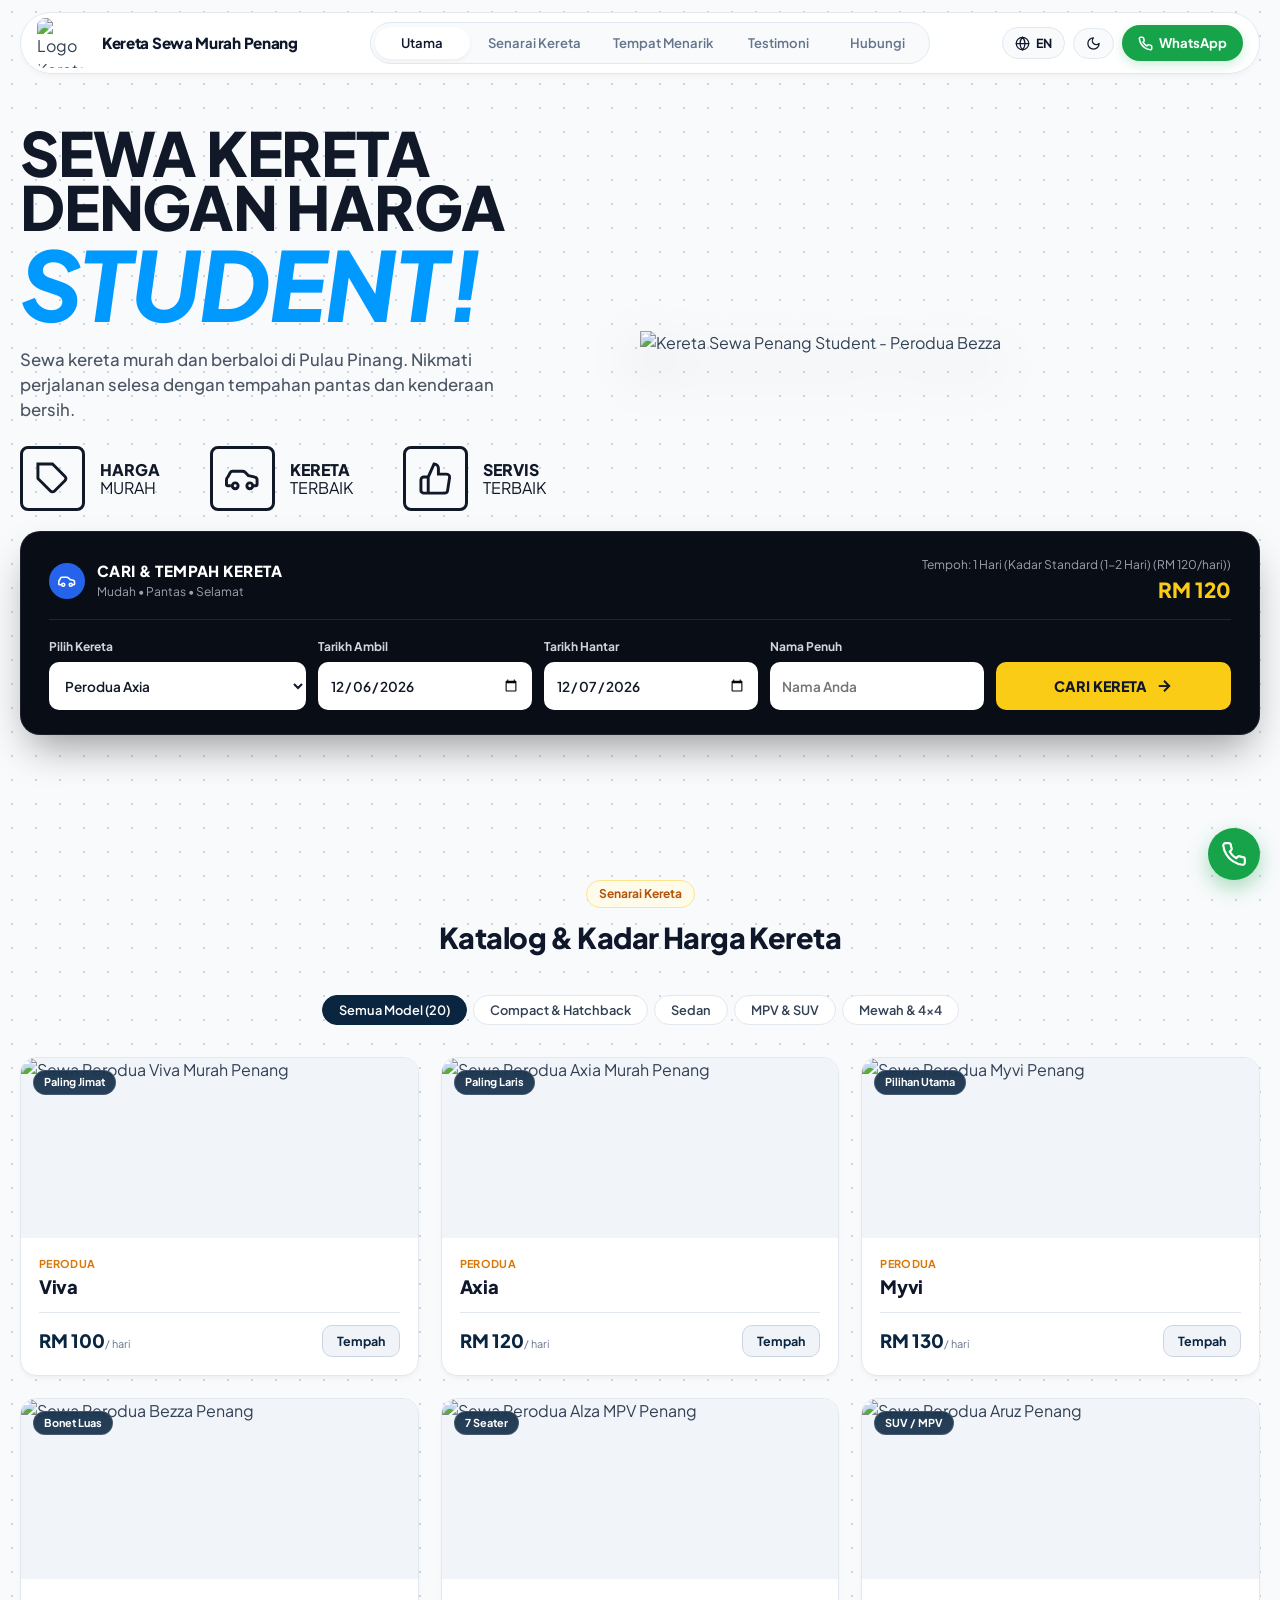
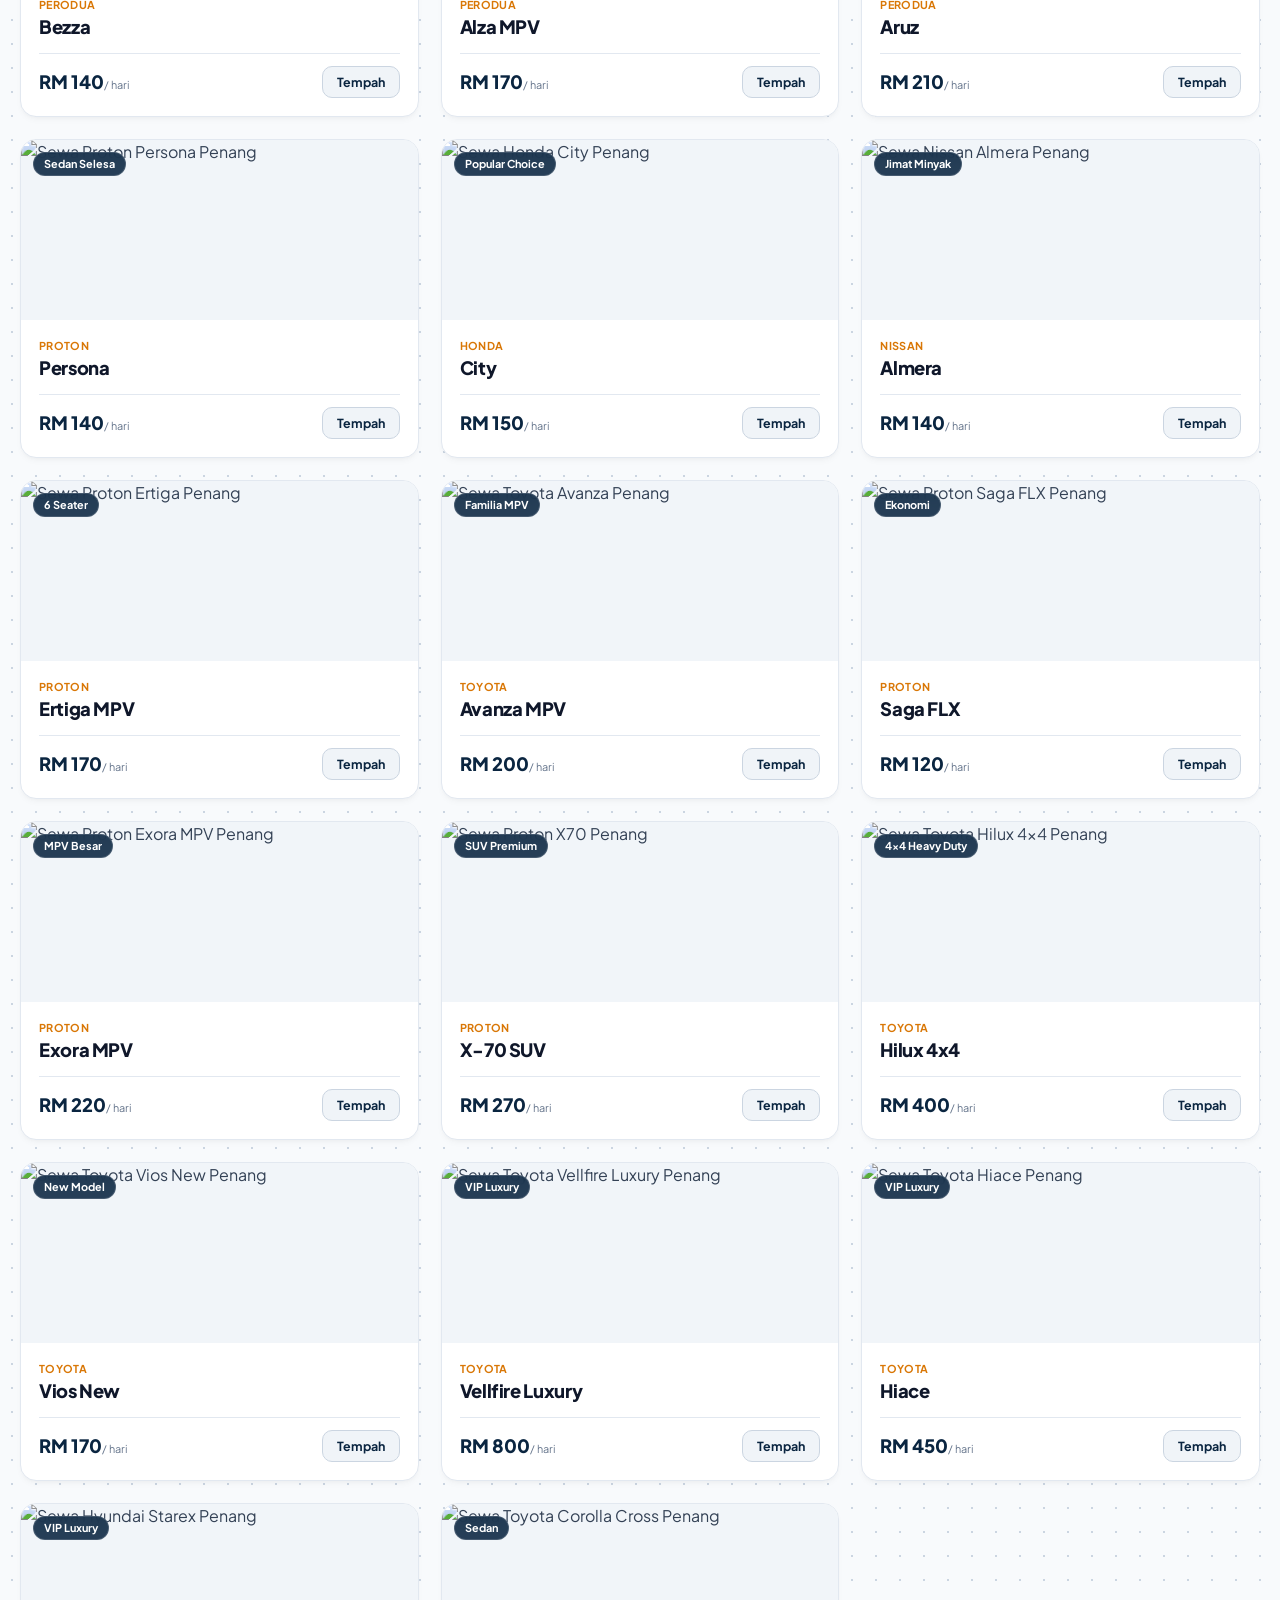
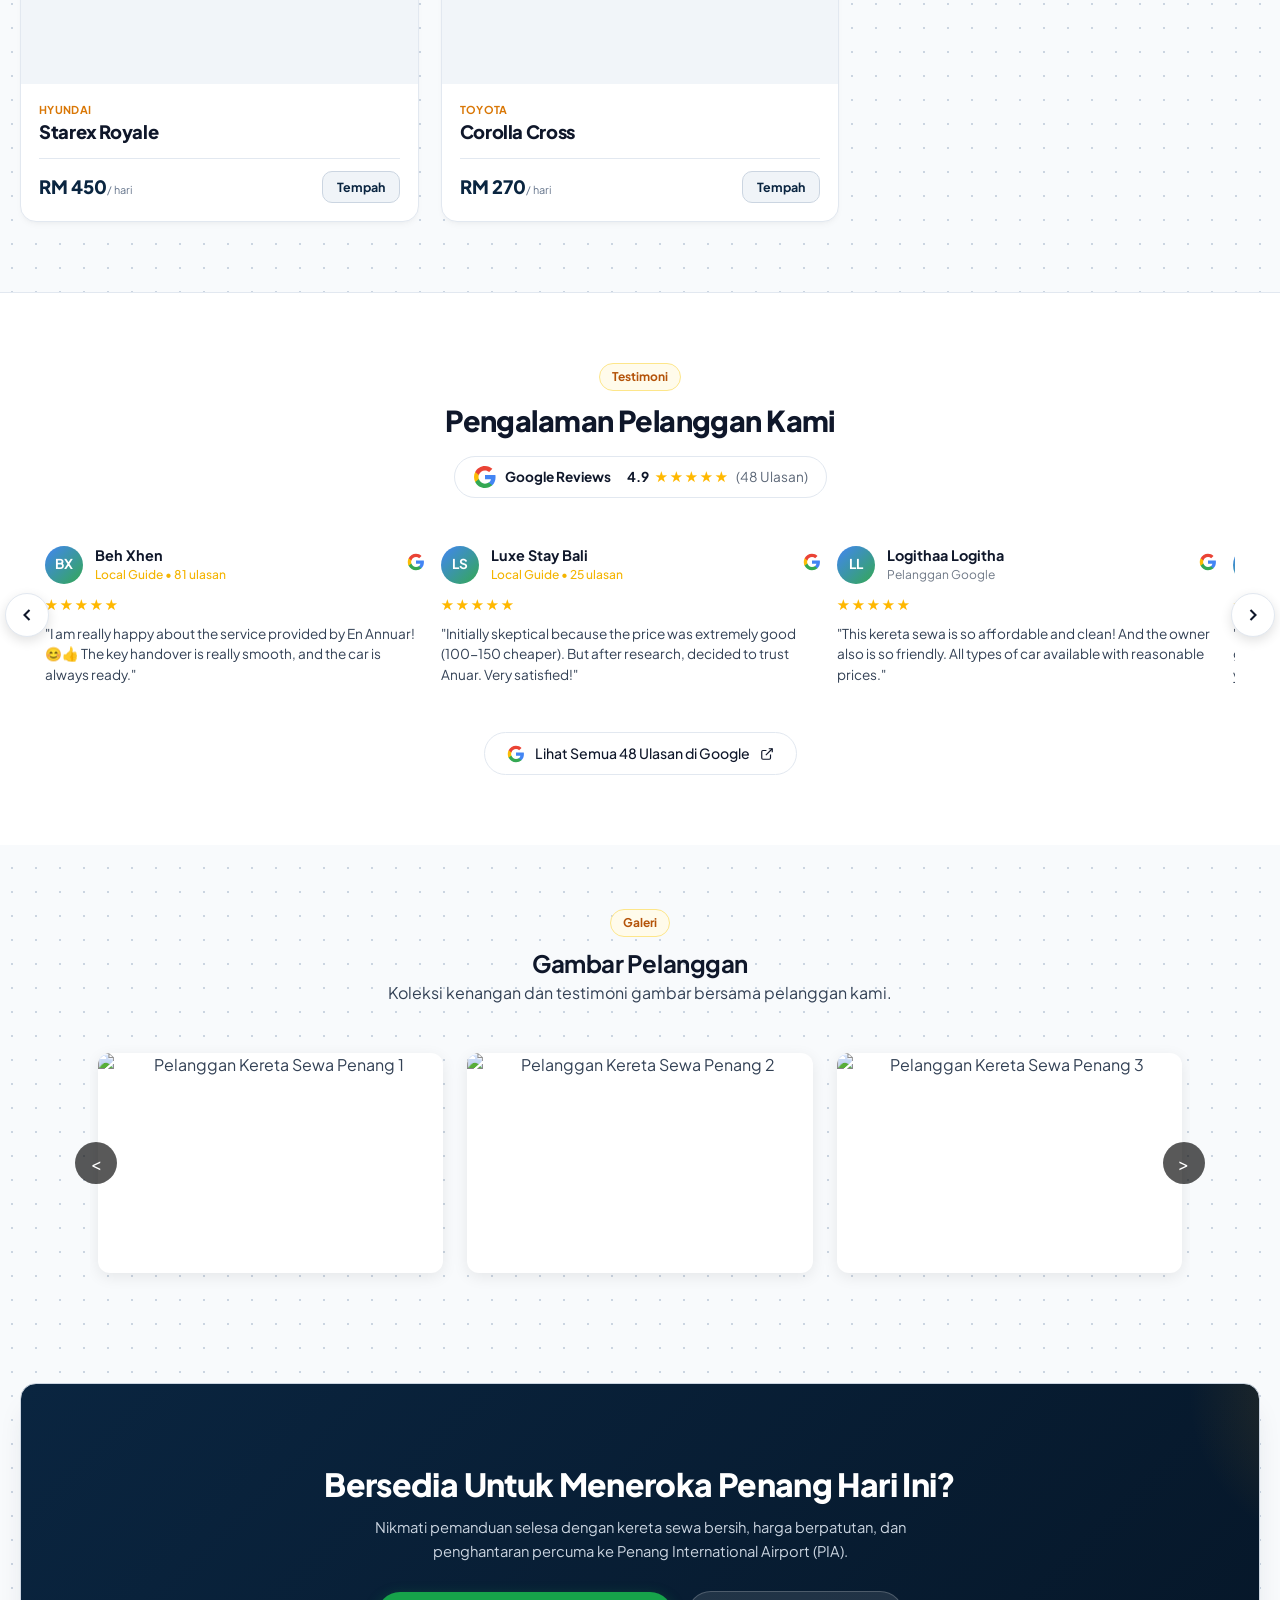
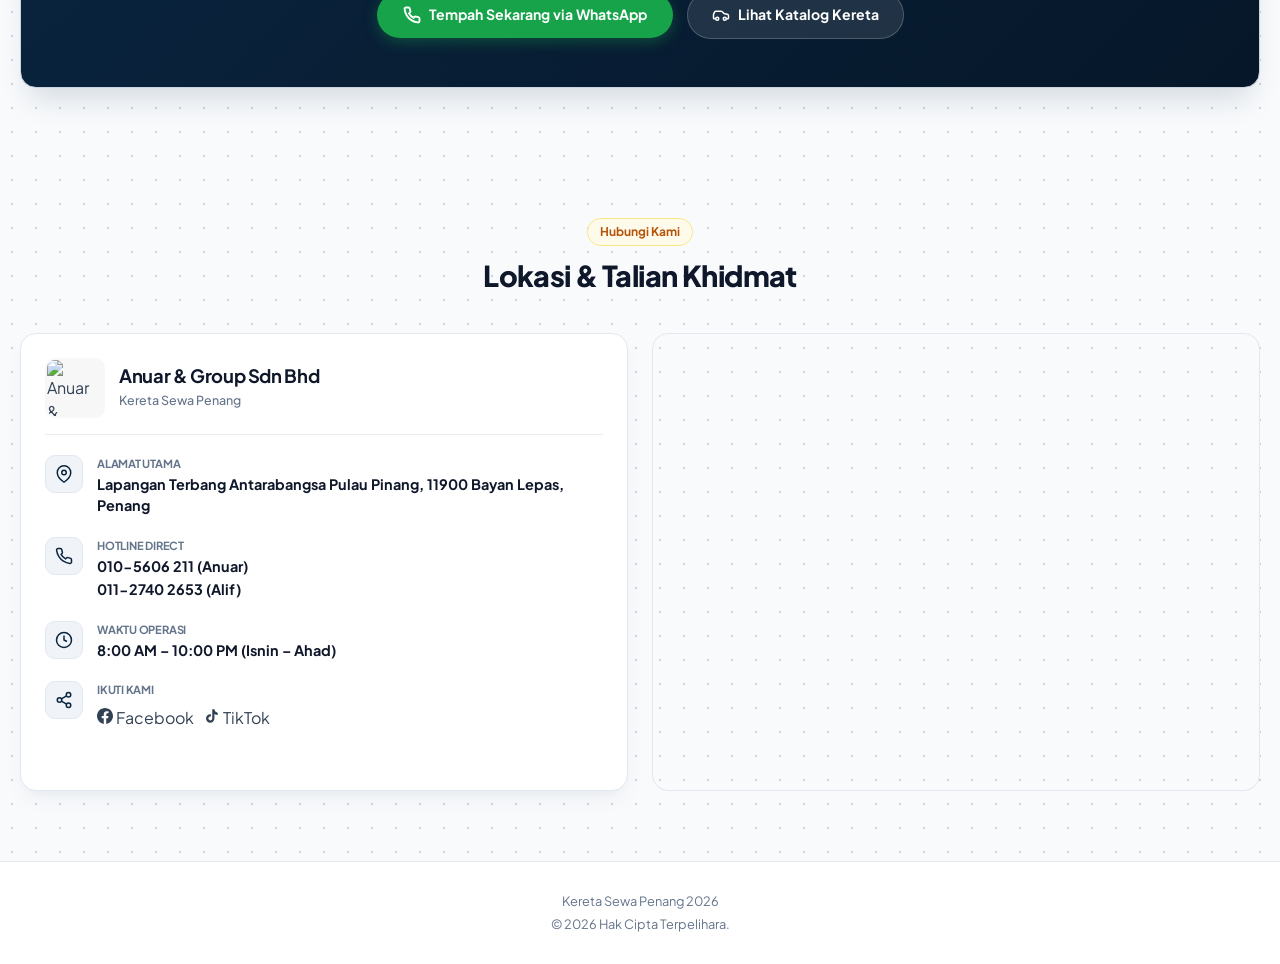
==== commit 6c1de788: "Update index.html 8" ====
--- a/index.html
+++ b/index.html
@@ -5,12 +5,12 @@
     <meta name="viewport" content="width=device-width, initial-scale=1.0">
     <title>Kereta Sewa Murah Penang</title>
     <meta name="description" content="Perkhidmatan kereta sewa murah di Penang, Pulau Pinang. Pilihan kenderaan MPV, sedan dan compact bajet student dengan servis penghantaran terbaik di Lapangan Terbang Penang (PIA).">
-    <meta name="keywords" content="kereta sewa penang, sewa kereta murah penang, kereta sewa bayan lepas, car rental penang airport, anuar & group sdn bhd">
+    <meta name="keywords" content="kereta sewa penang, sewa kereta murah penang, kereta sewa bayan lepas, car rental penang airport">
     <link rel="canonical" href="https://www.anuarcarrentalpenang.com/">
     
     <!-- Open Graph / Social Media Meta Tags -->
     <meta property="og:type" content="website">
-    <meta property="og:title" content="Anuar & Group Sdn Bhd | Kereta Sewa Penang 2026">
+    <meta property="og:title" content="Kereta Sewa Murah Penang">
     <meta property="og:description" content="Sewa kereta murah dan berbaloi di Pulau Pinang. Nikmati perjalanan selesa dengan tempahan pantas dan kenderaan bersih.">
     <meta property="og:locale" content="ms_MY">
 
@@ -36,9 +36,9 @@
         <div class="container">
             <header class="navbar">
                 <a href="#" class="brand-logo">
-                    <img src="images/logo anuar.png" alt="Logo Anuar & Group Kereta Sewa Penang" class="logo-img">                    
+                    <img src="images/logo anuar.png" alt="Logo Kereta Sewa Murah Penang" class="logo-img">                    
                     <div class="brand-text">
-                        <h1>Anuar & Group Sdn Bhd</h1>
+                        <h1>Kereta Sewa Murah Penang</h1>
                     </div>
                 </a>
 
@@ -907,7 +907,7 @@
     <!-- FOOTER -->
     <footer>
         <div class="container">
-            <p><strong>Anuar & Group Sdn Bhd</strong> • <span data-i18n="footer_tagline">Kereta Sewa Penang 2026</span></p>
+            <p><span data-i18n="footer_tagline">Kereta Sewa Penang 2026</span></p>
             <p style="margin-top: 4px;" data-i18n="footer_rights">&copy; 2026 Hak Cipta Terpelihara.</p>
         </div>
     </footer>
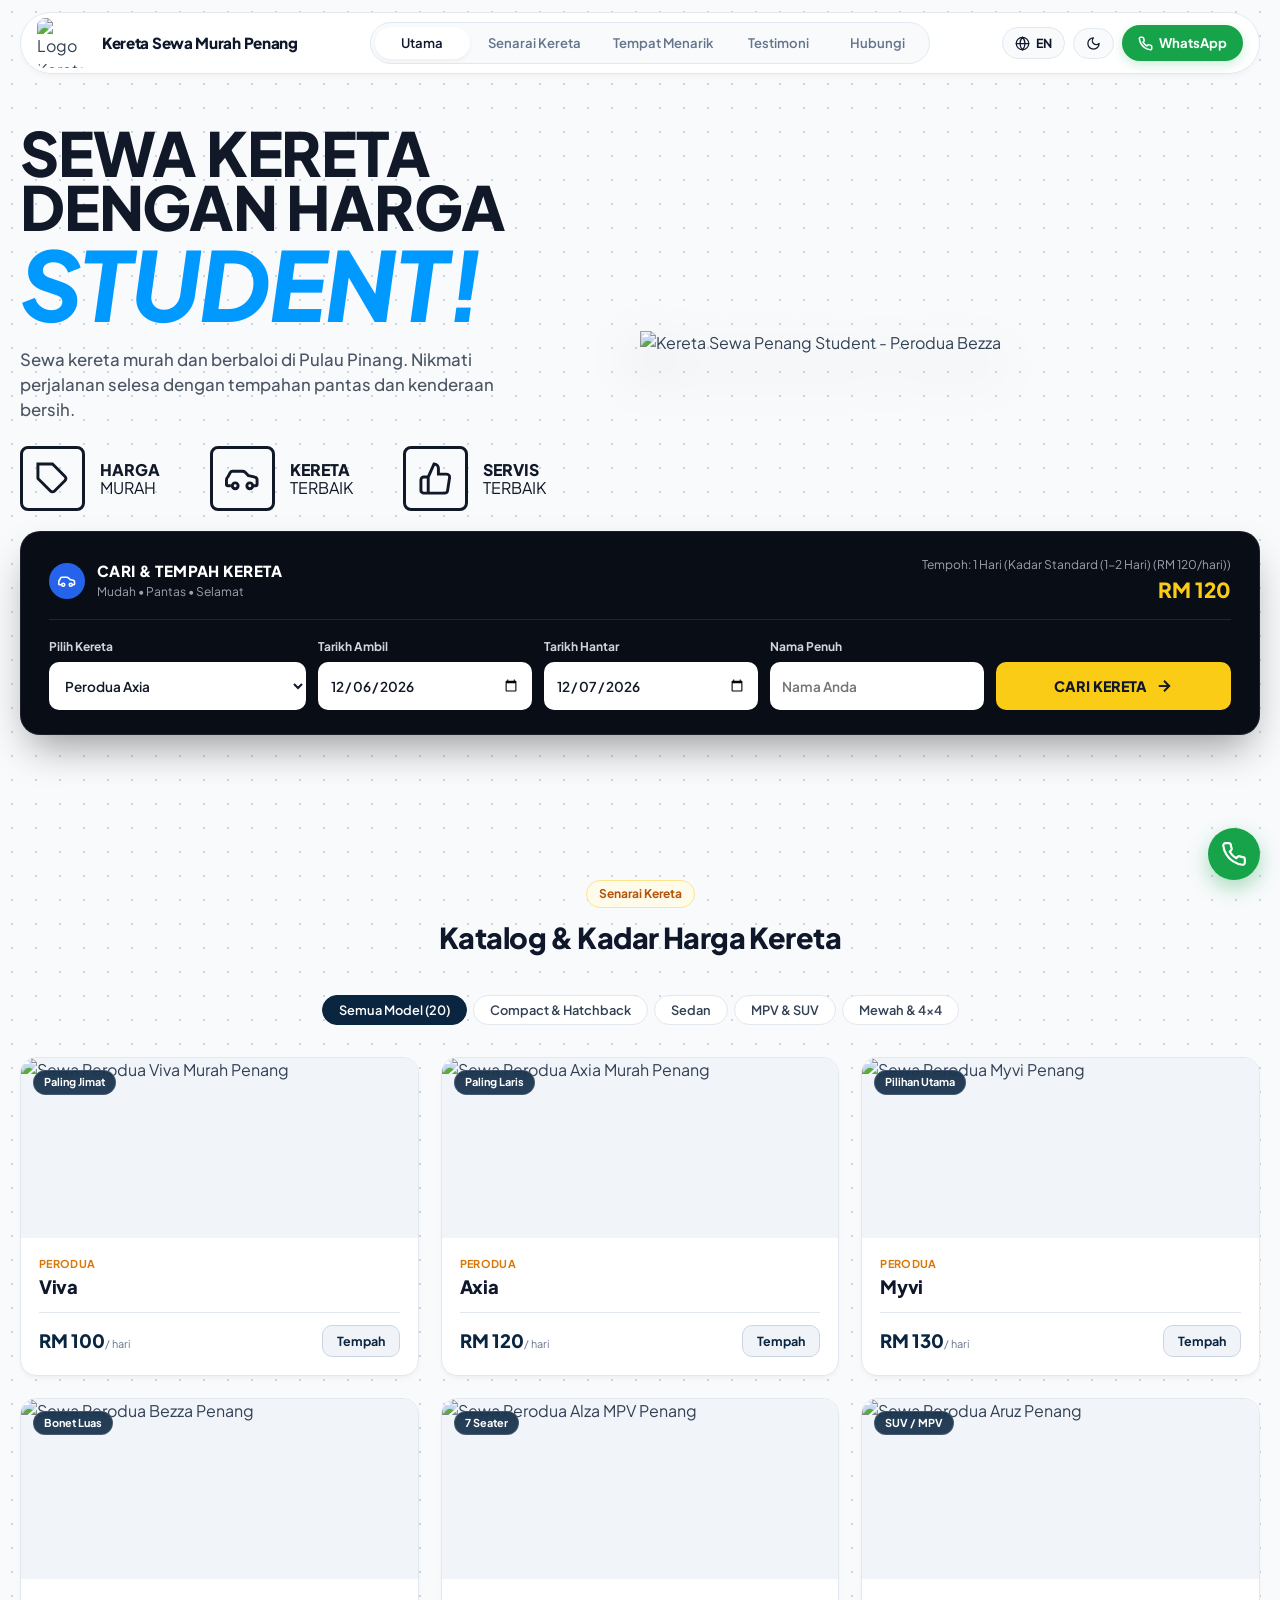
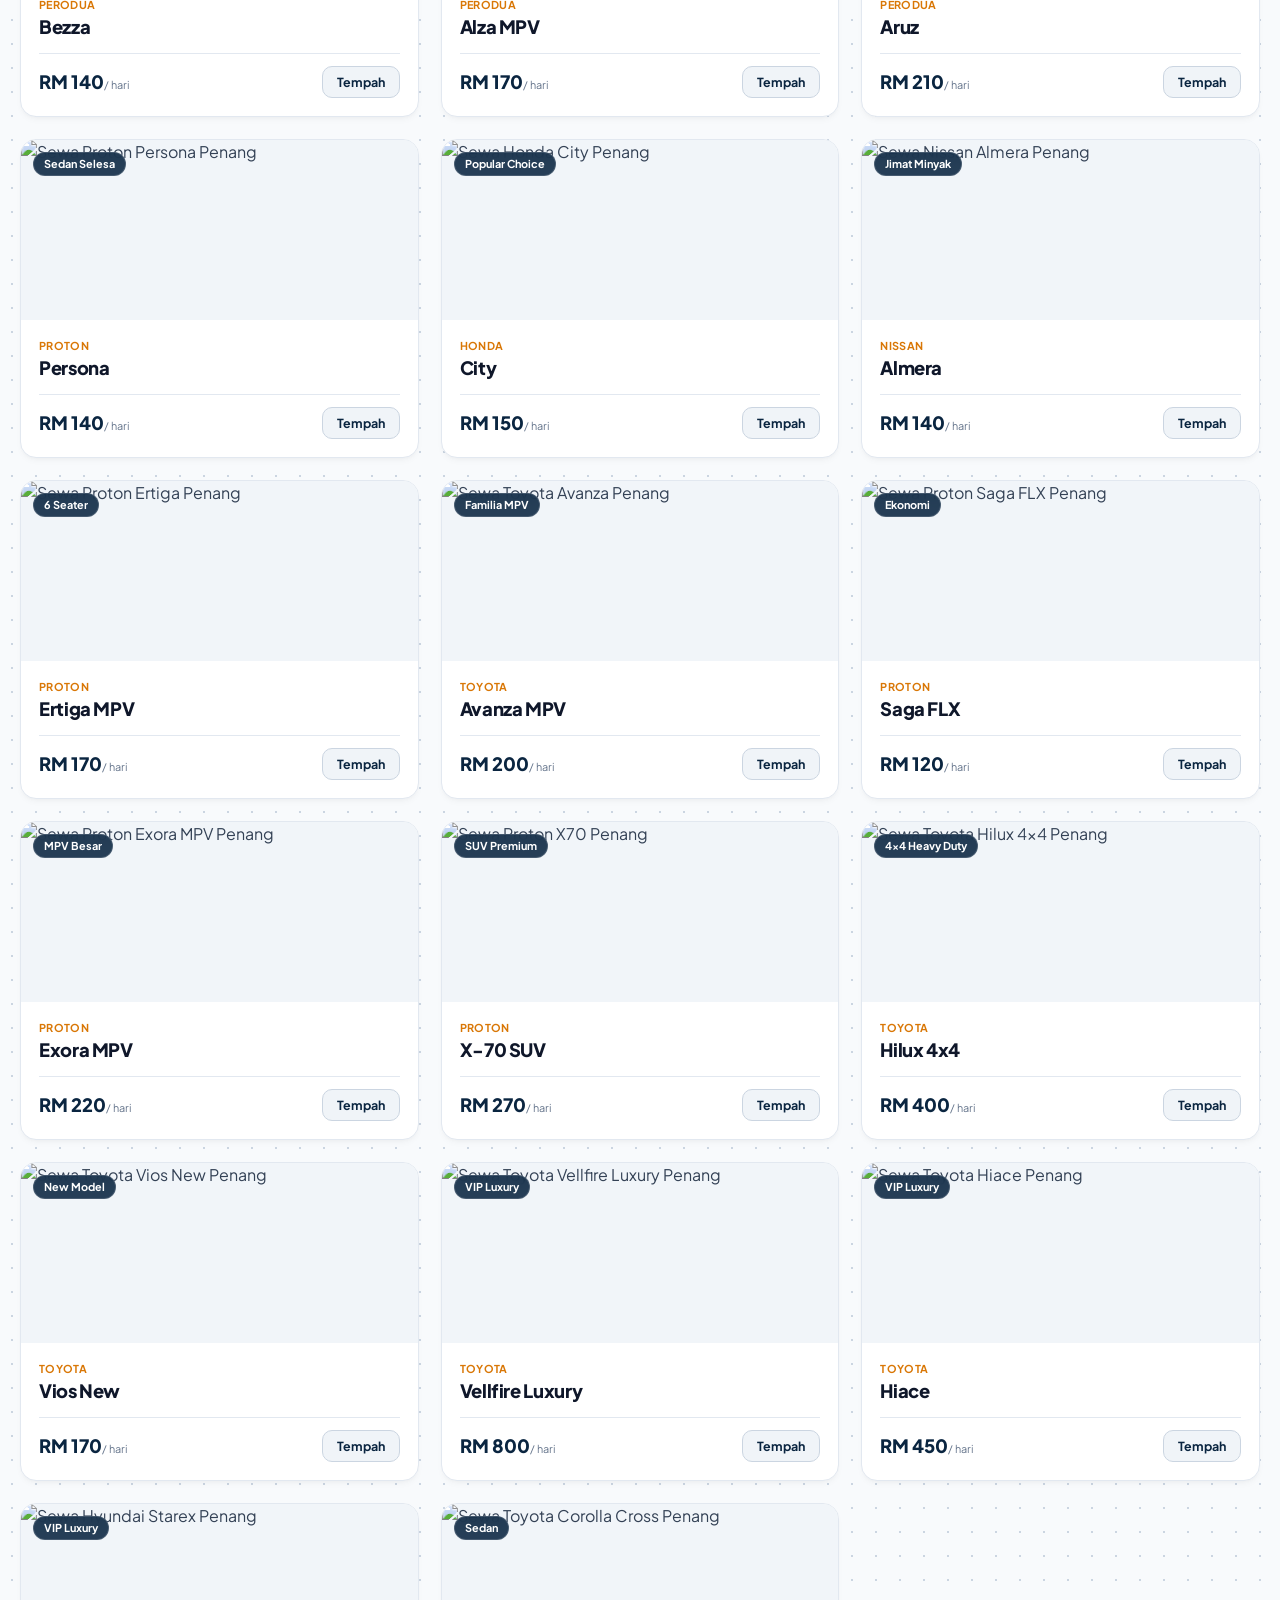
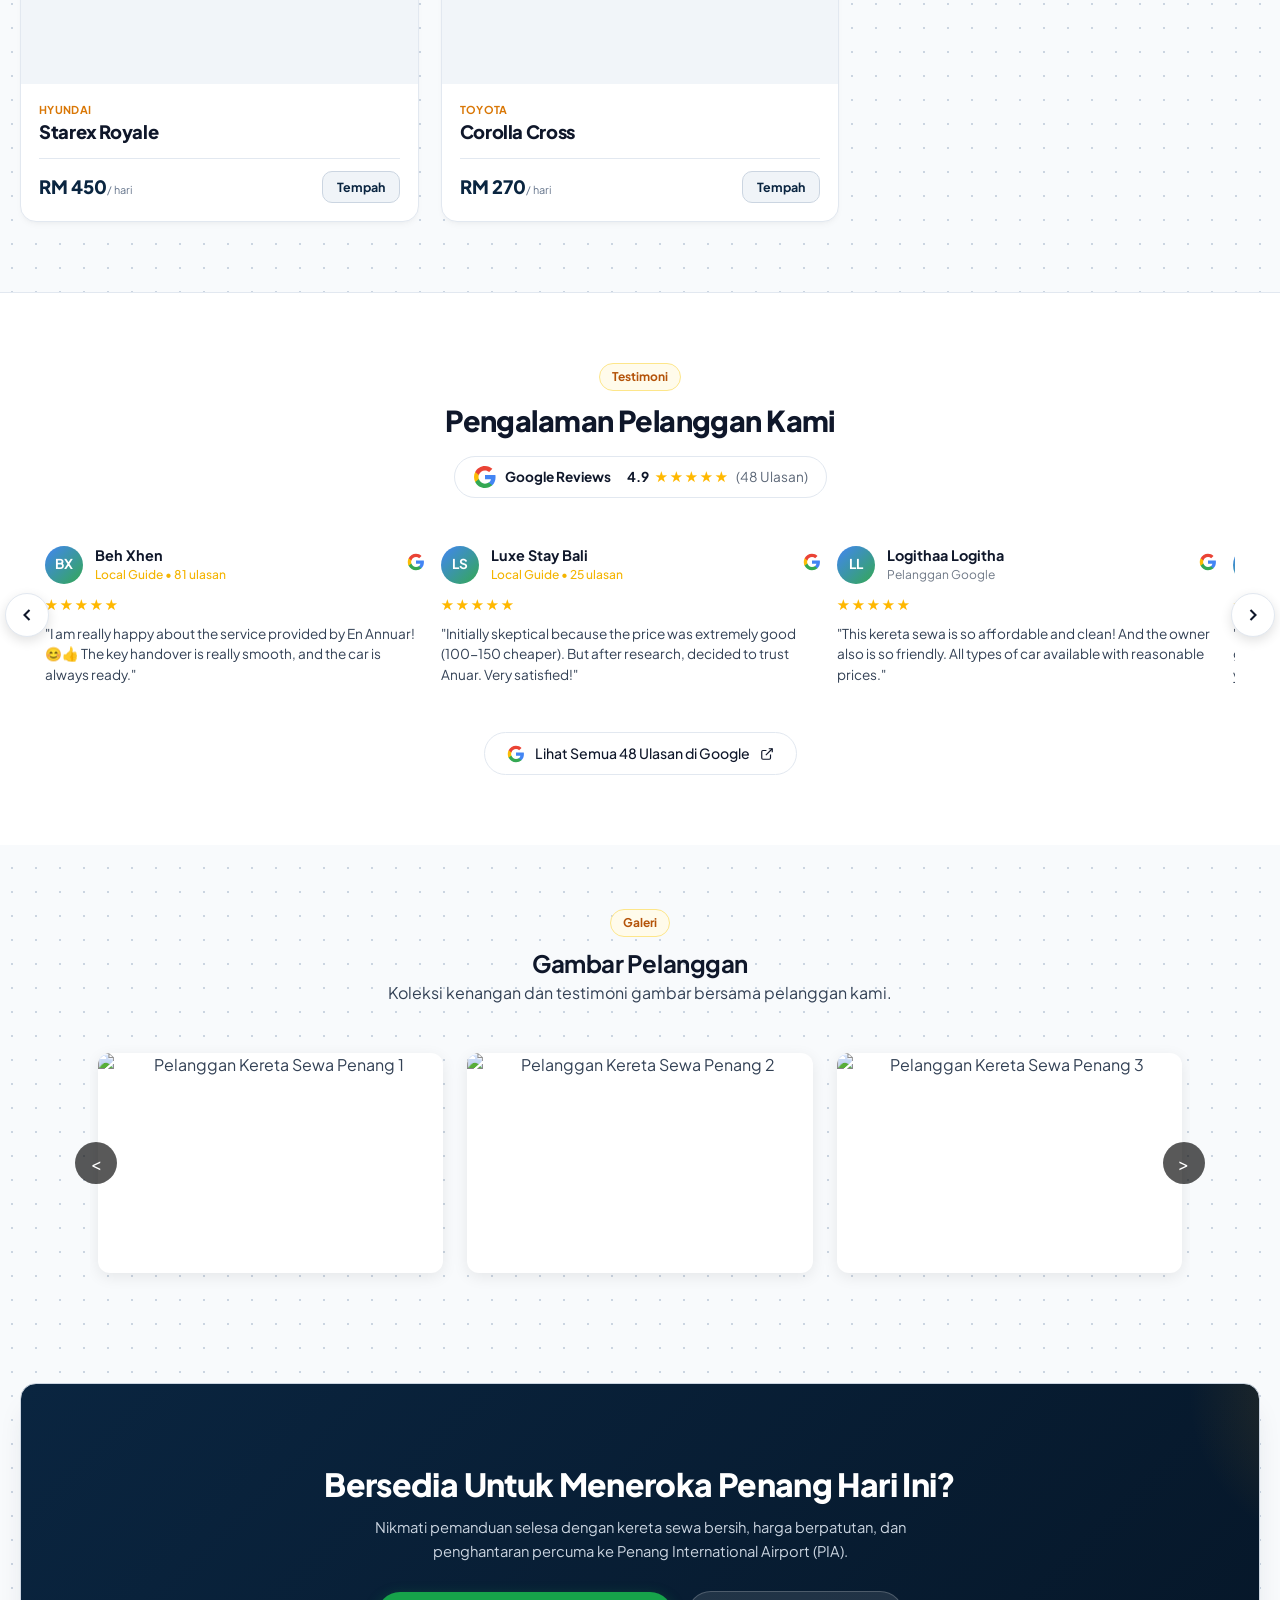
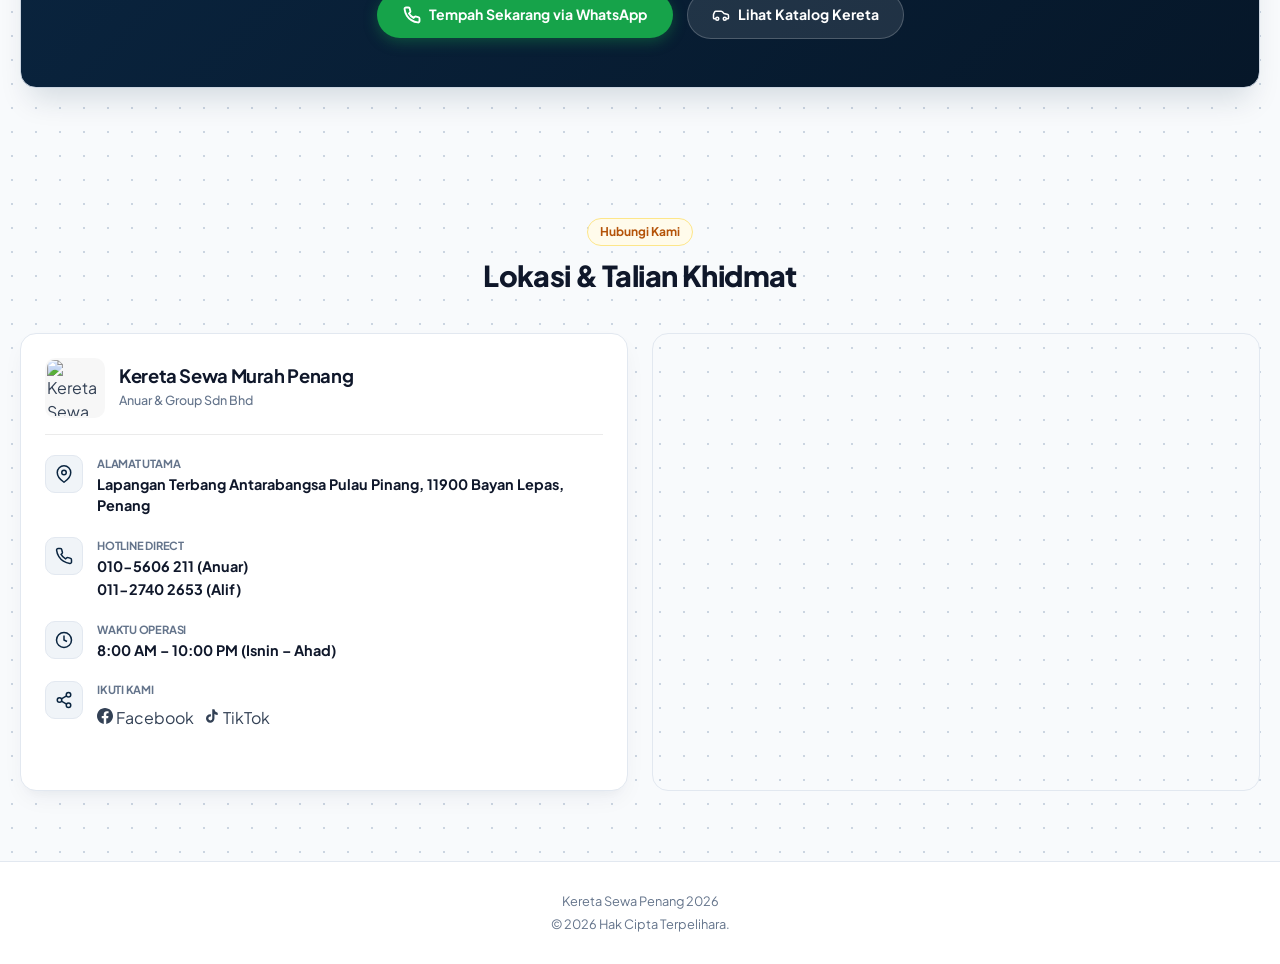
==== commit 406fc964: "Update index.html 8" ====
--- a/index.html
+++ b/index.html
@@ -832,10 +832,10 @@
                 
                 <!-- BRANDING HEADER (LOGO & NAMA SYARIKAT) -->
                 <div class="brand-header" style="display: flex; align-items: center; gap: 14px; margin-bottom: 20px; padding-bottom: 16px; border-bottom: 1px solid rgba(0, 0, 0, 0.08);">
-                    <img src="images/logo anuar.png" alt="Anuar & Group Sdn Bhd Logo" style="width: 60px; height: 60px; border-radius: 10px; object-fit: contain; background: rgba(0,0,0,0.03); padding: 2px;">
+                    <img src="images/logo anuar.png" alt="Kereta Sewa Murah Penang Logo" style="width: 60px; height: 60px; border-radius: 10px; object-fit: contain; background: rgba(0,0,0,0.03); padding: 2px;">
                     <div>
-                        <h4 style="margin: 0; font-size: 1.15rem; font-weight: 700; color: var(--text-heading); line-height: 1.2;">Anuar & Group Sdn Bhd</h4>
-                        <span data-i18n="footer_brand" style="font-size: 0.78rem; color: var(--text-muted); font-weight: 500;">Kereta Sewa Penang</span>
+                        <h4 style="margin: 0; font-size: 1.15rem; font-weight: 700; color: var(--text-heading); line-height: 1.2;">Kereta Sewa Murah Penang</h4>
+                        <span data-i18n="footer_brand" style="font-size: 0.78rem; color: var(--text-muted); font-weight: 500;">Anuar & Group Sdn Bhd</span>
                     </div>
                 </div>
 
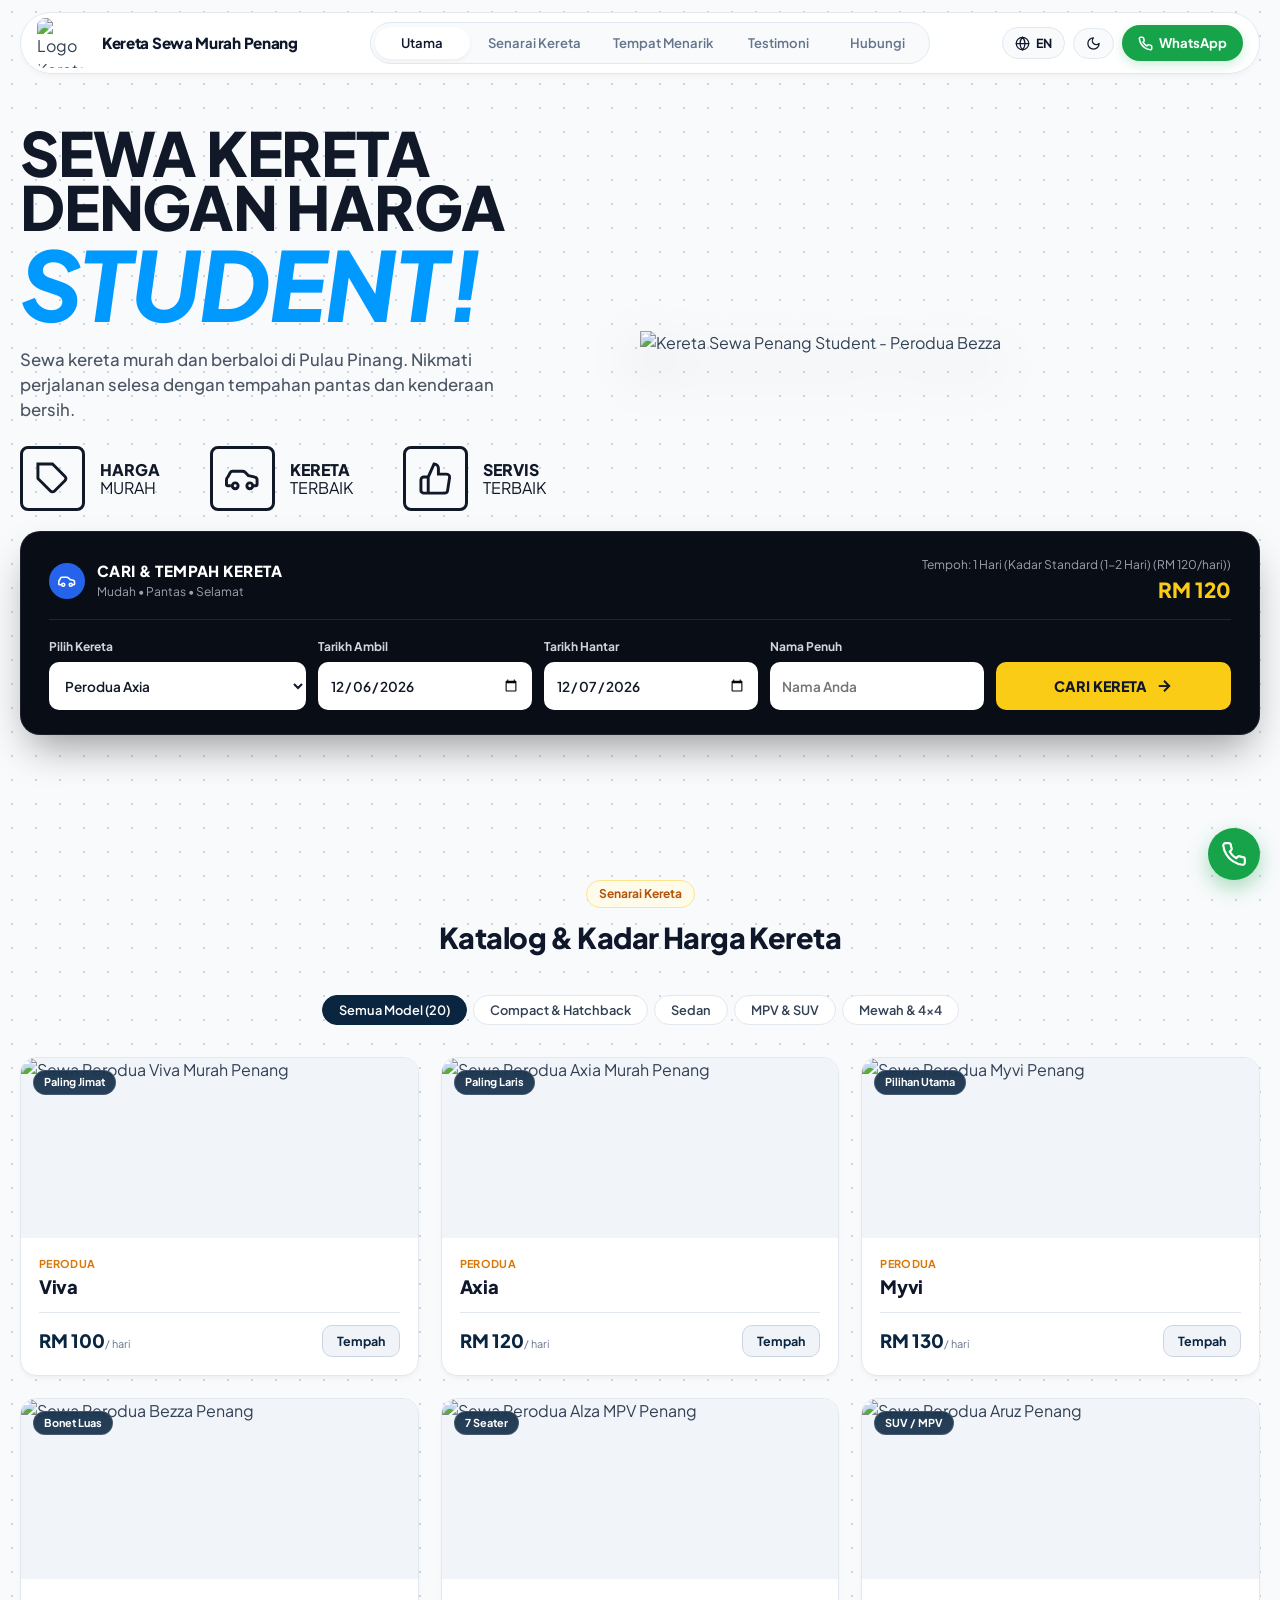
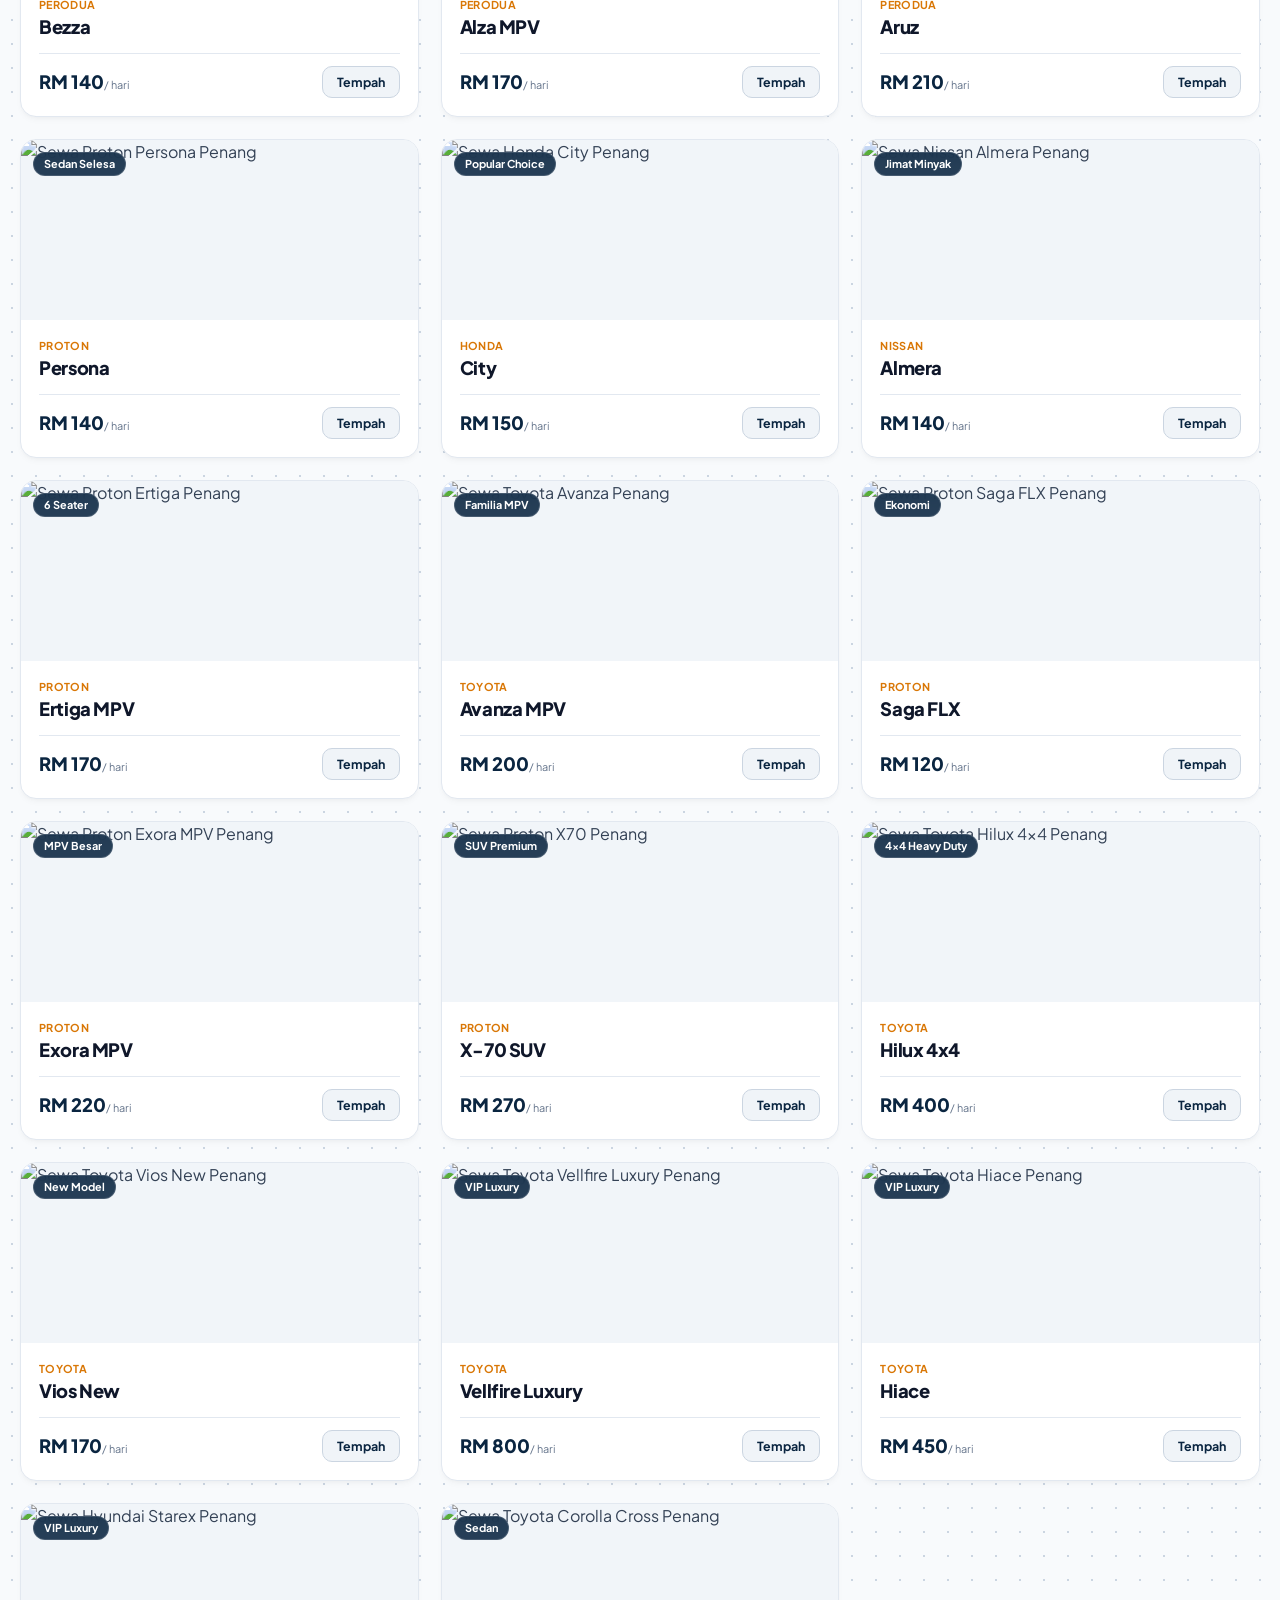
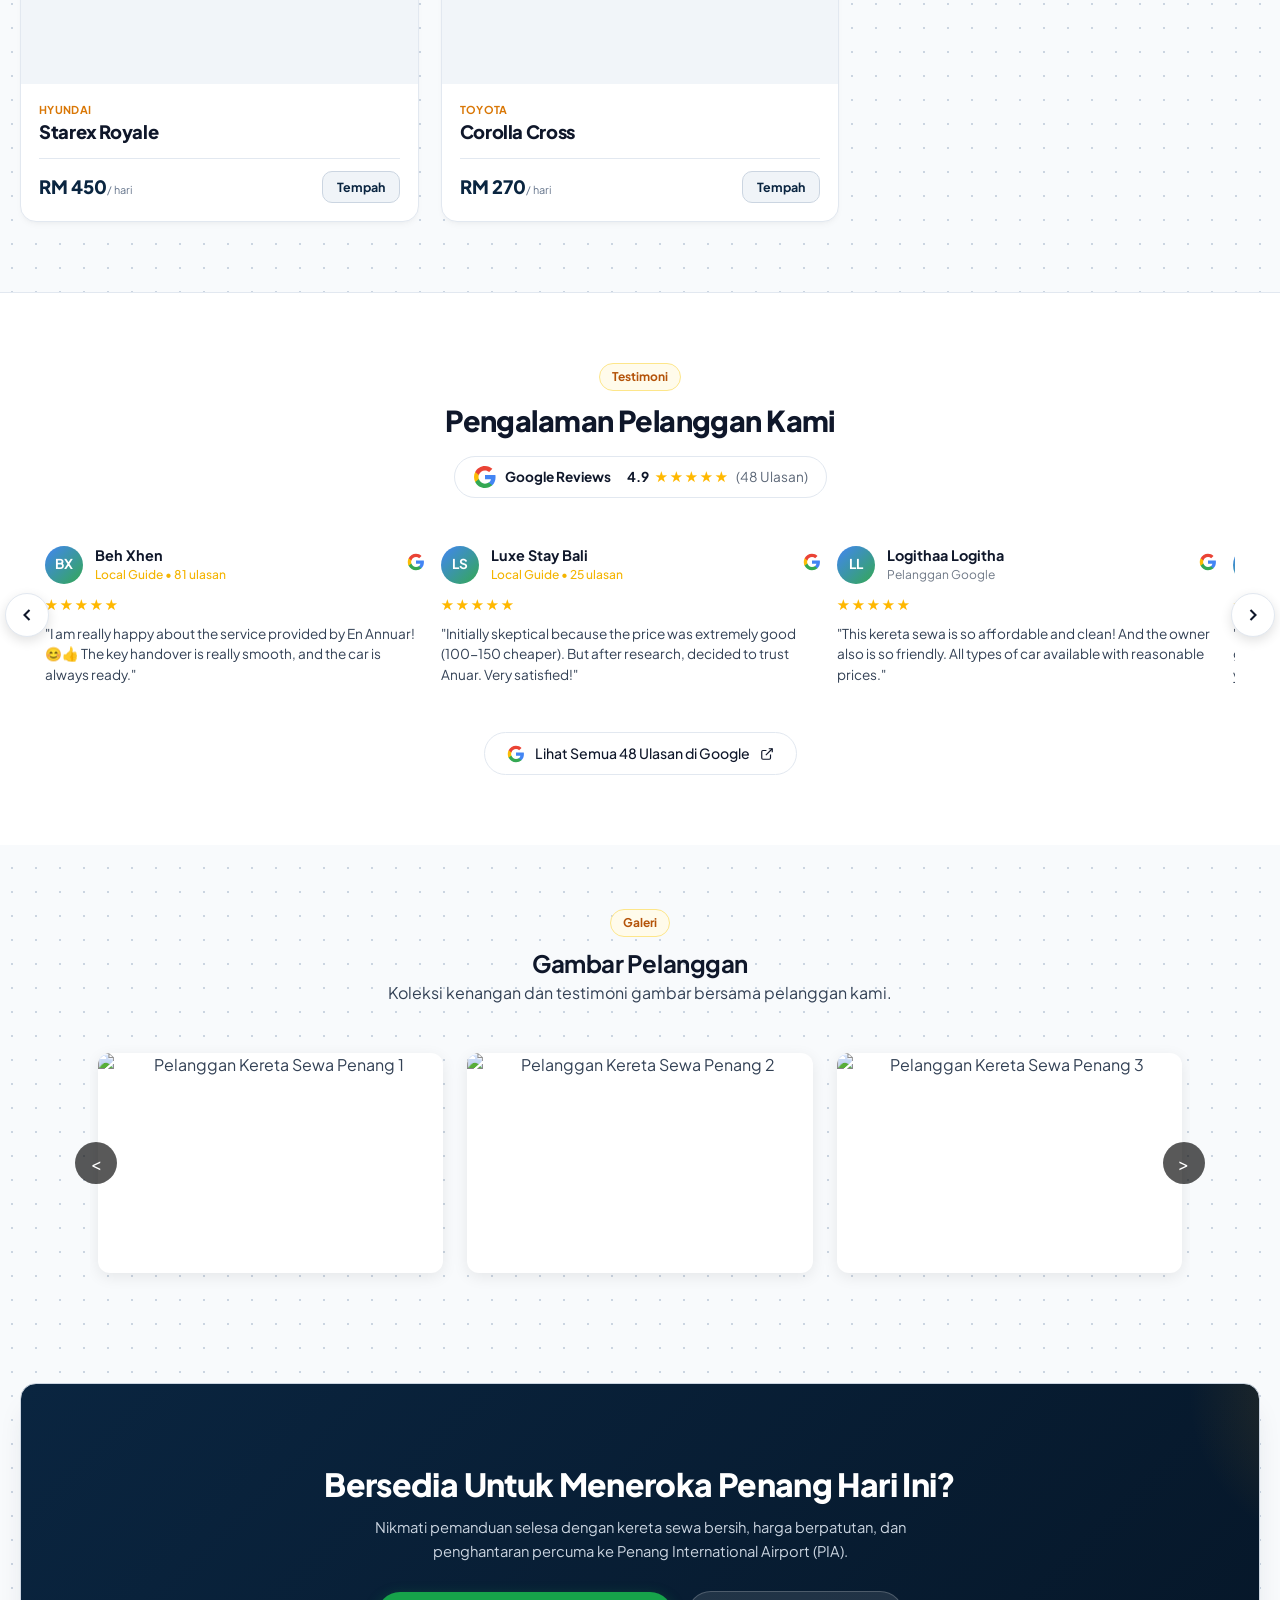
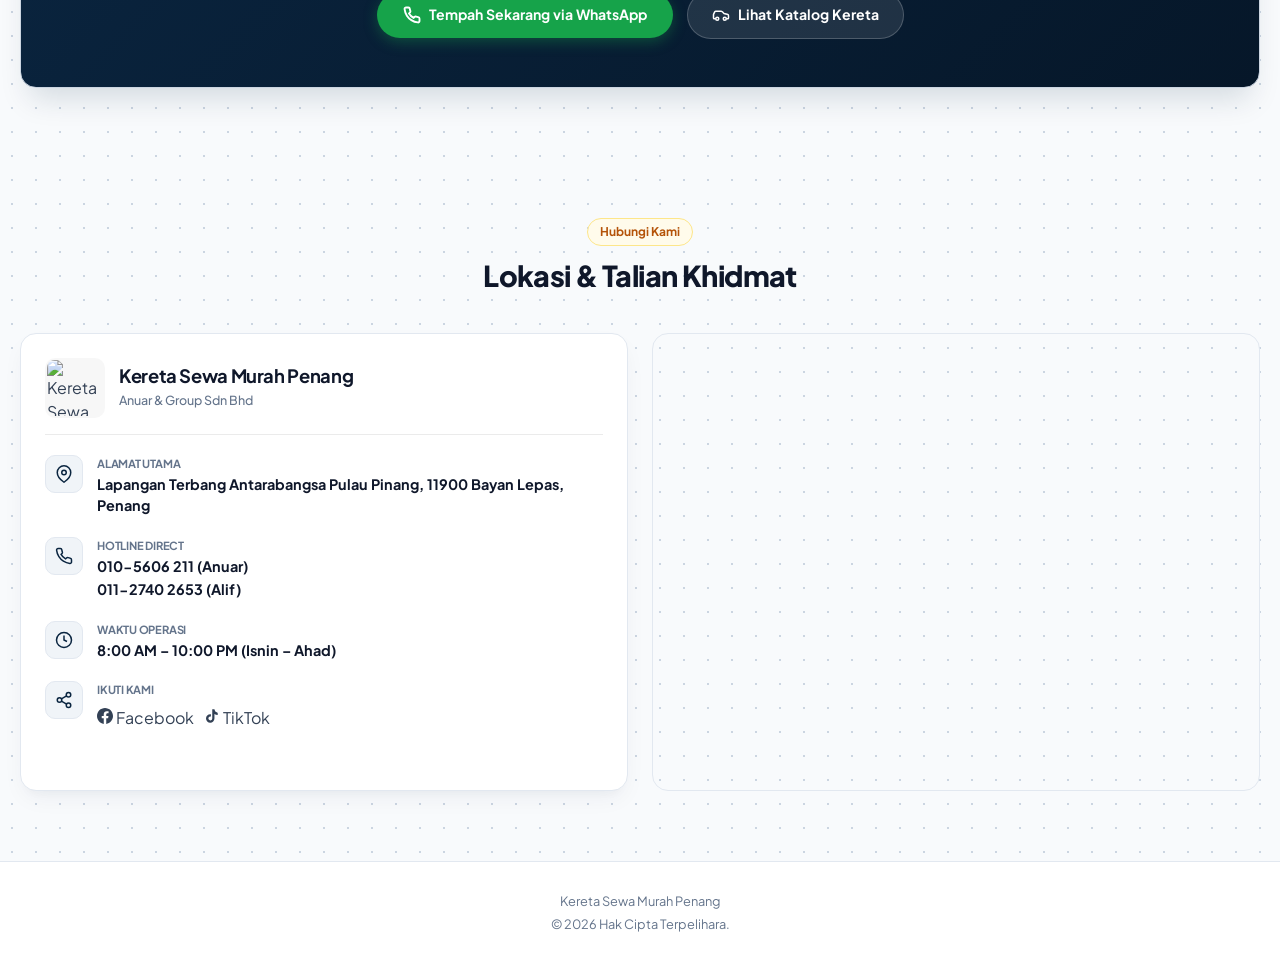
==== commit b3e6071c: "Update index.html 9" ====
--- a/index.html
+++ b/index.html
@@ -907,7 +907,7 @@
     <!-- FOOTER -->
     <footer>
         <div class="container">
-            <p><span data-i18n="footer_tagline">Kereta Sewa Penang 2026</span></p>
+            <p><span data-i18n="footer_tagline">Kereta Sewa Murah Penang</span></p>
             <p style="margin-top: 4px;" data-i18n="footer_rights">&copy; 2026 Hak Cipta Terpelihara.</p>
         </div>
     </footer>
